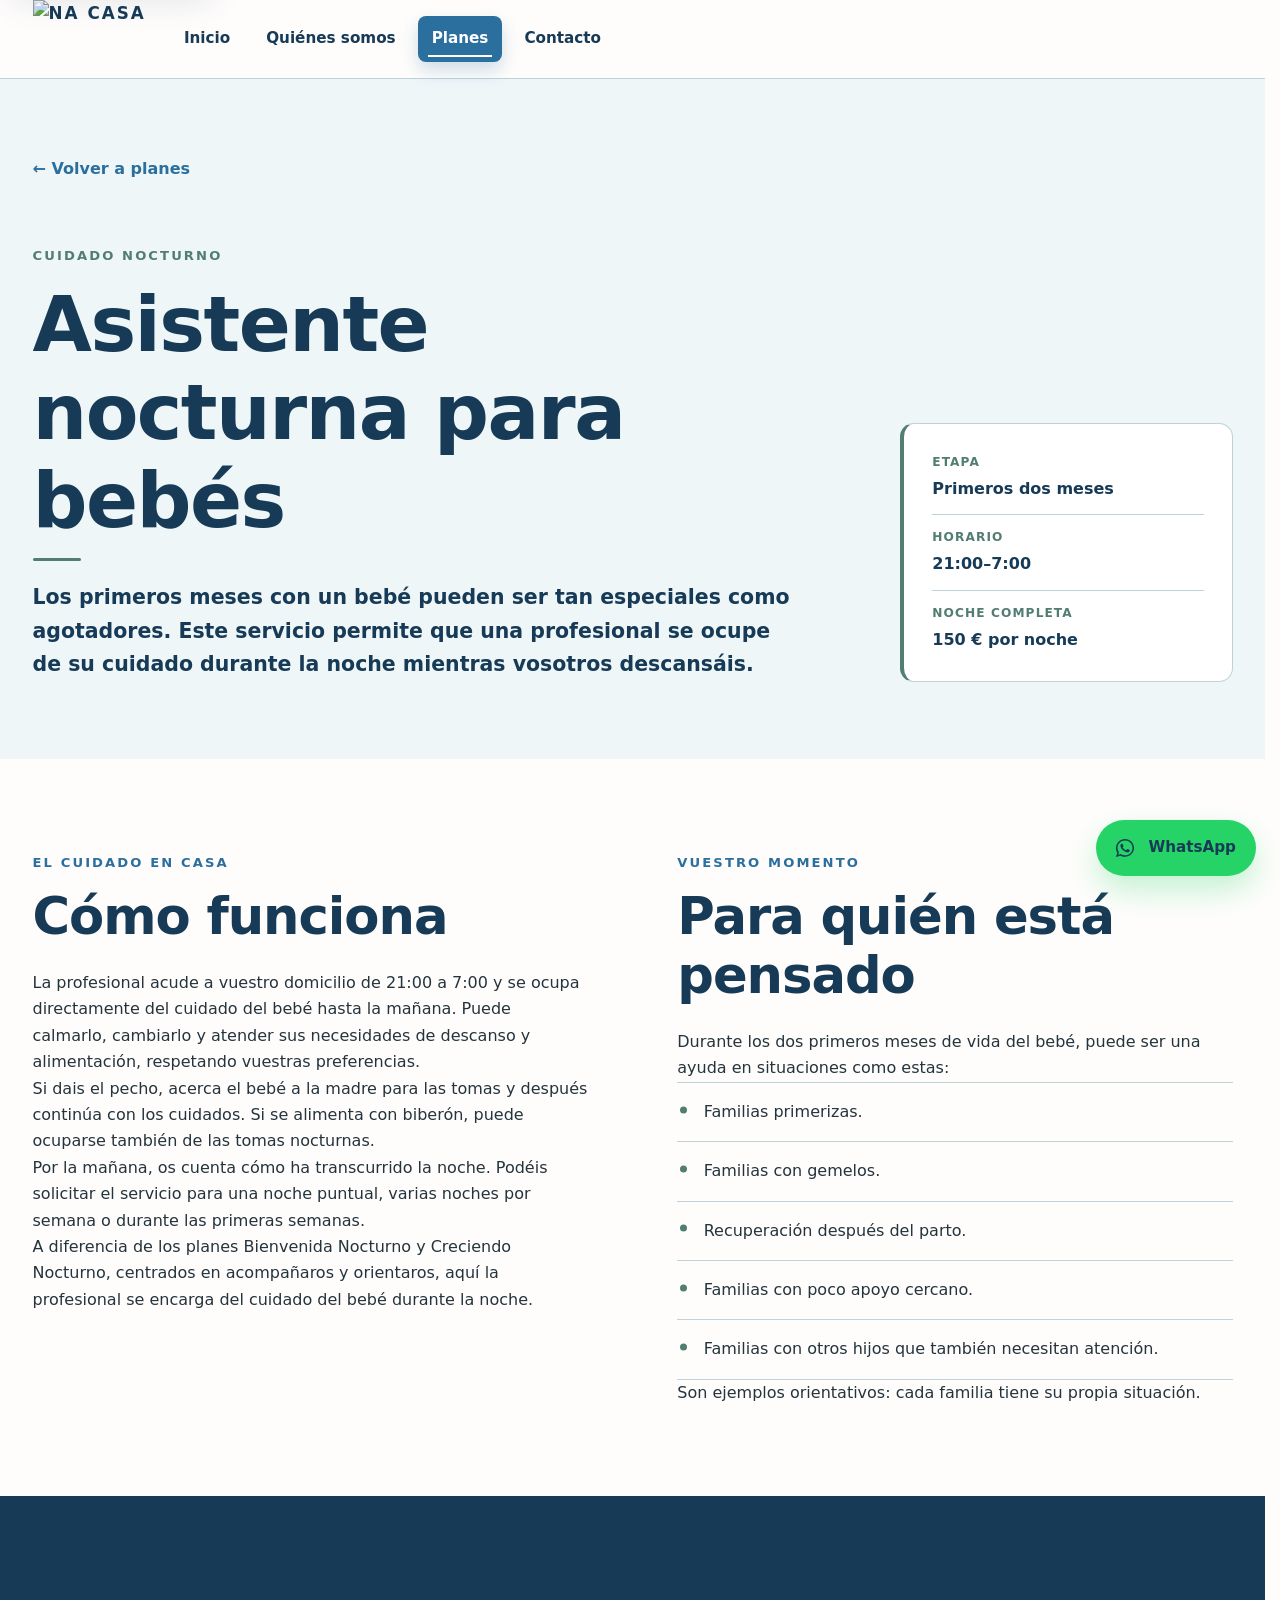
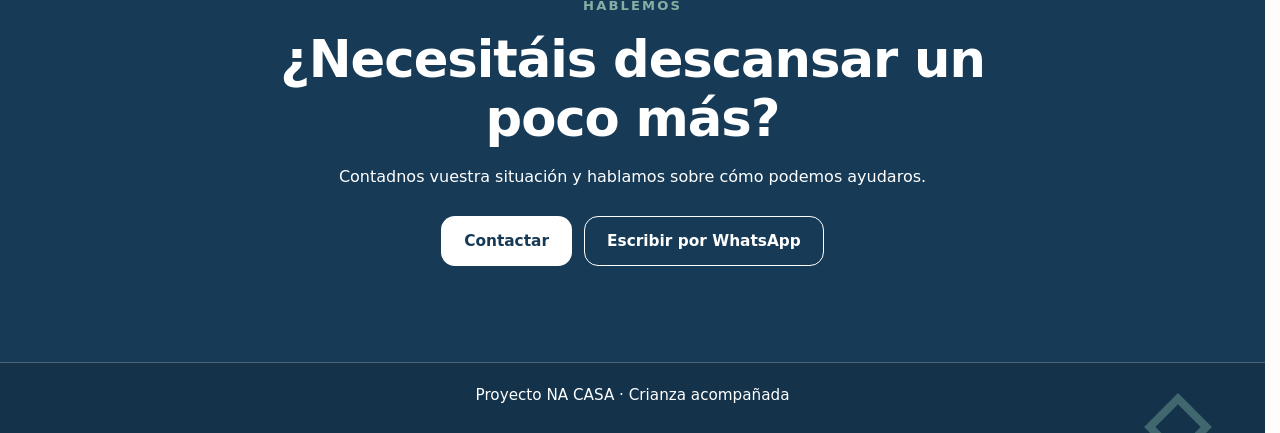
==== asistente-nocturna.html @ c01cc519 "Add nighttime baby care service" ====
<!DOCTYPE html>
<html lang="es">
<head>
  <meta charset="UTF-8" />
  <meta name="viewport" content="width=device-width, initial-scale=1.0" />
  <title>Asistente nocturna para bebés | NA CASA</title>
  <meta name="description" content="Cuidado nocturno de bebés de 0 a 2 meses en vuestro hogar, de 21:00 a 7:00. Una profesional cuida del bebé por 150 € por noche completa." />
  <link rel="canonical" href="https://www.somosnacasa.es/asistente-nocturna.html" />
  <meta property="og:type" content="website" />
  <meta property="og:site_name" content="NA CASA" />
  <meta property="og:title" content="Asistente nocturna para bebés | NA CASA" />
  <meta property="og:description" content="Cuidado nocturno de bebés de 0 a 2 meses en vuestro hogar, de 21:00 a 7:00. Una profesional cuida del bebé por 150 € por noche completa." />
  <meta property="og:url" content="https://www.somosnacasa.es/asistente-nocturna.html" />
  <meta property="og:image" content="https://www.somosnacasa.es/img/hero.jpg" />
  <meta property="og:image:alt" content="Bebé tumbado en el suelo de su hogar" />
  <link rel="stylesheet" href="css/styles.css" />
  <link rel="icon" type="image/png" href="img/NA CASA LOGO_LOGO POSITIVO.png" />
</head>
<body class="plan-detail-page plan-detail-page--night">
  <a class="skip-link" href="#contenido-principal">Saltar al contenido</a>

  <header class="site-header">
    <div class="container header-content">
      <a href="index.html" class="logo"><img src="img/NA CASA LOGO_LOGO POSITIVO.png" alt="NA CASA" class="logo-img"></a>
      <nav class="main-nav" aria-label="Navegación principal">
        <a href="index.html">Inicio</a>
        <a href="quienes-somos.html">Quiénes somos</a>
        <a href="planes.html" class="active" aria-current="location">Planes</a>
        <a href="contacto.html">Contacto</a>
      </nav>
    </div>
  </header>

  <main id="contenido-principal">
    <section class="plan-detail-hero" aria-labelledby="titulo-plan">
      <div class="container">
        <a href="planes.html#titulo-cuidado-nocturno" class="plan-detail-back">← Volver a planes</a>
        <div class="plan-detail-hero__layout">
          <div>
            <p class="section-label">CUIDADO NOCTURNO</p>
            <h1 id="titulo-plan">Asistente nocturna para bebés</h1>
            <p class="plan-detail-hero__lead">Los primeros meses con un bebé pueden ser tan especiales como agotadores. Este servicio permite que una profesional se ocupe de su cuidado durante la noche mientras vosotros descansáis.</p>
          </div>
          <dl class="plan-detail-summary plan-detail-summary--care">
            <div><dt>Etapa</dt><dd>Primeros dos meses</dd></div>
            <div><dt>Horario</dt><dd>21:00–7:00</dd></div>
            <div><dt>Noche completa</dt><dd>150 € por noche</dd></div>
          </dl>
        </div>
      </div>
    </section>

    <section class="section plan-detail-content-section" aria-label="Sobre el servicio de cuidado nocturno">
      <div class="container plan-detail-content">
        <div class="plan-detail-block">
          <p class="section-label">EL CUIDADO EN CASA</p>
          <h2>Cómo funciona</h2>
          <p>La profesional acude a vuestro domicilio de 21:00 a 7:00 y se ocupa directamente del cuidado del bebé hasta la mañana. Puede calmarlo, cambiarlo y atender sus necesidades de descanso y alimentación, respetando vuestras preferencias.</p>
          <p>Si dais el pecho, acerca el bebé a la madre para las tomas y después continúa con los cuidados. Si se alimenta con biberón, puede ocuparse también de las tomas nocturnas.</p>
          <p>Por la mañana, os cuenta cómo ha transcurrido la noche. Podéis solicitar el servicio para una noche puntual, varias noches por semana o durante las primeras semanas.</p>
          <p>A diferencia de los planes Bienvenida Nocturno y Creciendo Nocturno, centrados en acompañaros y orientaros, aquí la profesional se encarga del cuidado del bebé durante la noche.</p>
        </div>
        <div class="plan-detail-block">
          <p class="section-label">VUESTRO MOMENTO</p>
          <h2>Para quién está pensado</h2>
          <p>Durante los dos primeros meses de vida del bebé, puede ser una ayuda en situaciones como estas:</p>
          <ul class="plan-detail-list plan-detail-list--objectives">
            <li>Familias primerizas.</li>
            <li>Familias con gemelos.</li>
            <li>Recuperación después del parto.</li>
            <li>Familias con poco apoyo cercano.</li>
            <li>Familias con otros hijos que también necesitan atención.</li>
          </ul>
          <p>Son ejemplos orientativos: cada familia tiene su propia situación.</p>
        </div>
      </div>
    </section>

    <section class="section section--deep plans-final-cta" aria-labelledby="titulo-contactar-plan">
      <div class="container plans-final-cta__content">
        <p class="section-label">HABLEMOS</p>
        <h2 id="titulo-contactar-plan">¿Necesitáis descansar un poco más?</h2>
        <p>Contadnos vuestra situación y hablamos sobre cómo podemos ayudaros.</p>
        <div class="home-actions">
          <a href="contacto.html" class="button button--light">Contactar</a>
          <a href="https://wa.me/34686826958?text=Hola%2C%20he%20visto%20la%20web%20de%20NA%20CASA%20y%20me%20gustar%C3%ADa%20recibir%20m%C3%A1s%20informaci%C3%B3n." class="button button--outline-light" target="_blank" rel="noopener noreferrer">Escribir por WhatsApp</a>
        </div>
      </div>
    </section>
  </main>

  <footer class="site-footer"><div class="container"><p>Proyecto NA CASA · Crianza acompañada</p></div></footer>

  <a class="whatsapp-float" href="https://wa.me/34686826958?text=Hola%2C%20he%20visto%20la%20web%20de%20NA%20CASA%20y%20me%20gustar%C3%ADa%20recibir%20m%C3%A1s%20informaci%C3%B3n." target="_blank" rel="noopener noreferrer" aria-label="Contactar por WhatsApp">
    <svg class="whatsapp-icon" viewBox="0 0 32 32" aria-hidden="true" focusable="false"><path d="M16.02 4.8c-6.15 0-11.15 4.97-11.15 11.08 0 2.1.6 4.15 1.73 5.92l-1.84 5.43 5.67-1.79a11.23 11.23 0 0 0 5.59 1.48c6.15 0 11.15-4.97 11.15-11.08S22.17 4.8 16.02 4.8Zm0 20.22c-1.73 0-3.42-.49-4.88-1.42l-.35-.22-3.27 1.03 1.06-3.13-.24-.38a9.02 9.02 0 0 1-1.56-5.02c0-5.06 4.14-9.18 9.24-9.18s9.24 4.12 9.24 9.18-4.14 9.14-9.24 9.14Zm5.14-6.86c-.28-.14-1.66-.81-1.92-.9-.26-.1-.45-.14-.64.14-.19.28-.74.9-.9 1.08-.17.19-.33.21-.61.07-.28-.14-1.18-.43-2.25-1.38-.83-.74-1.39-1.65-1.55-1.93-.16-.28-.02-.43.12-.57.13-.12.28-.33.42-.49.14-.16.19-.28.28-.47.09-.19.05-.35-.02-.49-.07-.14-.64-1.54-.88-2.1-.23-.56-.47-.48-.64-.49h-.55c-.19 0-.49.07-.75.35-.26.28-.99.96-.99 2.34s1.02 2.72 1.16 2.91c.14.19 2.01 3.05 4.87 4.27.68.29 1.21.47 1.63.6.68.22 1.3.19 1.79.12.55-.08 1.66-.67 1.89-1.31.23-.65.23-1.2.16-1.31-.07-.12-.26-.19-.54-.33Z" /></svg>
    <span class="whatsapp-text">WhatsApp</span>
  </a>
  <script src="js/main.js"></script>
</body>
</html>
---- css/styles.css ----
:root {
  --color-background: #fffdfc;
  --color-surface: #ffffff;
  --color-surface-alt: #eef6f8;
  --color-card-blue: #d7eaf4;
  --color-card-wellbeing: #e7f0ec;
  --color-primary: #2b6f9f;
  --color-primary-hover: #245d86;
  --color-primary-deep: #173b57;
  --color-sage: #527d72;
  --color-sage-soft: #79a79a;
  --color-human: #c98267;
  --color-text: #24343d;
  --color-text-heading: #173b57;
  --color-text-inverse: #ffffff;
  --color-border: #bfd2da;
  --color-focus: #2b6f9f;
  --color-focus-ring: rgba(43, 111, 159, 0.2);
  --color-header: rgba(255, 253, 252, 0.94);
  --color-primary-shadow: rgba(43, 111, 159, 0.24);
  --font-body: system-ui, -apple-system, BlinkMacSystemFont, "Segoe UI", sans-serif;
  --font-heading: system-ui, -apple-system, BlinkMacSystemFont, "Segoe UI", sans-serif;
  --container-max: 1200px;
  --space-section: clamp(4rem, 8vw, 6rem);
  --space-section-compact: clamp(2.5rem, 5vw, 4rem);
  --space-card: clamp(1.25rem, 3vw, 1.75rem);
  --gap-layout: clamp(1.25rem, 3vw, 2.625rem);
  --radius-small: 8px;
  --radius-medium: 14px;
  --radius-large: 20px;
  --radius-pill: 999px;
  --shadow-small: 0 8px 22px rgba(23, 59, 87, 0.07);
  --shadow-medium: 0 14px 34px rgba(23, 59, 87, 0.12);
  --transition-fast: 180ms ease;
  --control-height: 50px;
  --header-height: 76px;
  --z-header: 1000;
  --z-floating: 900;
  --z-skip-link: 2000;
}

/* Planes */
.plans-hero { padding: clamp(3.5rem, 6.5vw, 5.75rem) 0; background: linear-gradient(132deg, var(--color-background) 0 66%, var(--color-card-blue) 66% 100%); }
.plans-hero__layout { display: grid; grid-template-columns: minmax(0, 1.06fr) minmax(320px, 0.94fr); gap: clamp(2.5rem, 5vw, 4.25rem); align-items: center; }
.plans-hero__content h1 { max-width: 12ch; margin-bottom: 24px; font-size: clamp(2.8rem, 6vw, 5rem); }
.plans-hero__lead { max-width: 64ch; font-size: clamp(1.05rem, 1.5vw, 1.2rem); }
.plans-hero__note { position: relative; width: min(100%, 480px); justify-self: end; padding: 0.75rem 0 0.75rem clamp(1.25rem, 3vw, 2rem); background: transparent; }
.plans-hero__note::before { content: ""; position: absolute; top: 50%; left: 0; width: 5px; height: clamp(54px, 6vw, 68px); background: var(--color-human); transform: translateY(-50%); }
.plans-hero__note-label { margin-bottom: 12px; color: var(--color-primary); font-size: 0.78rem; font-weight: 800; letter-spacing: 0.14em; }
.plans-choice-section { padding-block: clamp(3rem, 5vw, 4.5rem); }
.plans-choice { display: grid; grid-template-columns: minmax(0, 0.88fr) minmax(0, 1.12fr); grid-template-areas: "label ." "title content"; column-gap: clamp(2rem, 6vw, 5rem); align-items: start; }
.plans-choice > div:first-child { display: contents; }
.plans-choice .section-label { grid-area: label; }
.plans-choice h2 { grid-area: title; }
.plans-choice__content { grid-area: content; max-width: 650px; }
.plans-common, .plans-related { display: grid; grid-template-columns: minmax(0, 0.88fr) minmax(0, 1.12fr); gap: clamp(2rem, 6vw, 5rem); align-items: start; }
.plans-choice__content p + p { margin-top: 14px; }
.plans-process-section { padding-block: clamp(3.25rem, 5vw, 4.5rem); background: var(--color-background); }
.plans-heading { max-width: 760px; margin-bottom: clamp(1.5rem, 3vw, 2rem); }
.plans-process-section .process-list { position: relative; margin: 0; padding: 0; border-bottom: 1px solid var(--color-border); list-style: none; }
.plans-process-section .process-list::before { content: ""; position: absolute; top: 30px; bottom: 30px; left: 25px; width: 2px; background: var(--color-border); }
.plans-process-section .process-step { position: relative; display: grid; grid-template-columns: 52px minmax(0, 1fr) minmax(72px, auto); gap: clamp(1rem, 2.5vw, 1.75rem); align-items: center; padding: clamp(1rem, 2vw, 1.35rem) 0; border-top: 1px solid var(--color-border); }
.plans-process-section .process-step:not(:last-child)::after { display: none; }
.plans-process-section .process-step__number { position: relative; z-index: 1; display: grid; width: 42px; height: 42px; place-items: center; justify-self: center; border: 4px solid var(--color-background); border-radius: var(--radius-pill); background: var(--color-primary); color: var(--color-text-inverse); font-size: 0.76rem; font-weight: 800; letter-spacing: 0.06em; }
.plans-process-section .process-step__content h3 { margin-bottom: 6px; font-size: clamp(1.25rem, 2vw, 1.55rem); }
.plans-process-section .process-step__content > p:not(.process-step__meta) { max-width: 62ch; color: var(--color-text); }
.plans-process-section .process-step__meta { margin-top: 8px; color: var(--color-primary-deep); font-size: 0.91rem; font-weight: 700; }
.plans-process-section .process-step__price, .service-card__price { justify-self: end; color: var(--color-text-heading); font-size: clamp(1.15rem, 2vw, 1.4rem); font-weight: 800; white-space: nowrap; }
.plans-process__cta { margin-top: clamp(1.5rem, 3vw, 2rem); }
.plans-services-section { padding-block: clamp(3.5rem, 6vw, 5rem); }
.service-grid { display: grid; grid-template-columns: repeat(3, minmax(0, 1fr)); gap: 20px; }
.service-card { position: relative; display: flex; min-width: 0; height: 100%; flex-direction: column; overflow: hidden; padding: clamp(1.4rem, 2.25vw, 1.75rem); border: 1px solid var(--color-border); border-radius: var(--radius-medium); background: var(--color-surface); }
.service-card:nth-child(1) { background: var(--color-card-blue); }
.service-card:nth-child(2) { background: var(--color-card-wellbeing); }
.service-card:nth-child(3) { border-color: var(--color-primary); background: var(--color-background); }
.service-card::before { content: ""; display: block; width: 52px; height: 4px; flex: 0 0 auto; margin-bottom: 20px; border-radius: var(--radius-pill); background: var(--color-primary); }
.service-card:nth-child(2)::before { background: var(--color-sage); }
.service-card:nth-child(3)::before { background: var(--color-human); }
.service-card h3 { min-height: 2.3em; font-size: clamp(1.4rem, 2vw, 1.7rem); }
.service-card__intro p { max-width: 34ch; margin-top: 10px; }
.service-card__commercial { margin-top: auto; padding-top: 20px; }
.service-card__facts { display: grid; grid-template-columns: repeat(2, minmax(0, 1fr)); gap: 12px; margin: 0; padding: 14px 15px; border: 1px solid var(--color-border); border-radius: var(--radius-small); background: var(--color-surface); }
.service-card__facts div { min-width: 0; }
.service-card__facts dt { margin-bottom: 5px; color: var(--color-primary); font-size: 0.72rem; font-weight: 800; letter-spacing: 0.12em; }
.service-card__facts dd { margin: 0; color: var(--color-text-heading); font-weight: 700; }
.service-card__price { margin-top: 16px; }
.service-card .text-link { align-self: flex-start; margin-top: 10px; padding-block: 10px 6px; }
.plans-common-section { padding-block: clamp(2.75rem, 4vw, 3.75rem); }
.plans-common { grid-template-columns: minmax(0, 0.82fr) minmax(0, 1.18fr); align-items: center; }
.plans-common__list { margin: 0; padding: 0; list-style: none; }
.plans-common__list li { display: grid; grid-template-columns: minmax(150px, 0.7fr) minmax(0, 1.3fr); gap: 20px; padding: 13px 0; border-top: 1px solid var(--color-border); }
.plans-common__list li:last-child { border-bottom: 1px solid var(--color-border); }
.plans-common__list strong { color: var(--color-text-heading); }
.plans-related-section { padding-block: clamp(1.5rem, 2.25vw, 2rem); }
.plans-related { grid-template-columns: minmax(0, 1fr) auto; grid-template-areas: "label link" "title link" "copy link"; column-gap: clamp(2rem, 5vw, 4rem); row-gap: 0; padding: clamp(1.25rem, 2vw, 1.6rem); border: 1px solid var(--color-border); border-radius: var(--radius-large); background: var(--color-card-blue); align-items: center; }
.plans-related > div { display: contents; }
.plans-related .section-label { grid-area: label; }
.plans-related h2 { grid-area: title; margin-bottom: 8px; }
.plans-related > div > p:last-of-type { grid-area: copy; }
.plans-related .text-link { grid-area: link; justify-self: end; margin-right: clamp(0.25rem, 1vw, 0.75rem); white-space: nowrap; }
.plans-related > div > p:last-of-type { max-width: 68ch; margin-bottom: 0; }
.plans-guidance-section { padding-block: clamp(2rem, 3vw, 2.8rem); }
.plans-guidance { display: grid; grid-template-columns: minmax(0, 0.82fr) minmax(0, 1.18fr); column-gap: clamp(2rem, 5vw, 4rem); row-gap: clamp(1rem, 2vw, 1.5rem); align-items: start; }
.plans-guidance__items { align-self: end; }
.plans-guidance__items article { padding-block: 10px; border-top: 1px solid var(--color-border); }
.plans-guidance__items article:last-child { border-bottom: 1px solid var(--color-border); }
.plans-guidance > .review-note { grid-column: 1 / -1; padding: clamp(1rem, 1.75vw, 1.35rem); background: var(--color-background); }
.plans-guidance > .review-note p:last-child { font-size: 0.93rem; }
.plans-final-cta { padding-block: clamp(3.25rem, 6vw, 4.75rem); }
.plans-final-cta__content { max-width: 820px; text-align: center; }
.plans-final-cta .section-label { color: #86afa4; }
.plans-final-cta .home-actions { justify-content: center; margin-top: 26px; }

@media (max-width: 1024px) {
  .service-grid { grid-template-columns: repeat(2, minmax(0, 1fr)); }
  .service-card:last-child { grid-column: 1 / -1; }
  .service-card h3 { min-height: 0; }
}

@media (max-width: 820px) {
  .plans-hero { padding-block: clamp(3rem, 7vw, 4.1rem); background: linear-gradient(160deg, var(--color-background) 0 74%, var(--color-card-blue) 74% 100%); }
  .plans-hero__layout, .plans-choice, .plans-common, .plans-related, .plans-guidance { grid-template-columns: 1fr; }
  .plans-choice { grid-template-areas: "label" "title" "content"; }
  .plans-related { grid-template-areas: "label" "title" "copy" "link"; }
  .plans-related .text-link { justify-self: start; margin-top: 16px; margin-right: 0; white-space: normal; }
  .plans-guidance__items { align-self: auto; }
  .plans-hero__note { width: min(100%, 620px); max-width: none; justify-self: start; margin-top: 2px; padding-left: 1.25rem; }
  .plans-hero__note::before { height: 52px; }
  .plans-guidance > .review-note { grid-column: auto; }
}

@media (max-width: 640px) {
  .plans-process-section .process-list::before { display: none; }
  .plans-process-section .process-step { grid-template-columns: 1fr; gap: 7px; padding-block: 1rem; }
  .plans-process-section .process-step__number { justify-self: start; }
  .plans-process-section .process-step__price { justify-self: start; margin-top: 4px; }
  .service-grid { grid-template-columns: 1fr; }
  .service-card, .service-card:last-child { height: auto; grid-column: auto; }
  .service-card h3 { min-height: 0; }
  .service-card__intro { display: block; }
  .plans-common__list li { grid-template-columns: 1fr; gap: 4px; }
}

@media (max-width: 420px) {
  .service-card__facts { grid-template-columns: 1fr; gap: 10px; }
}
*,
*::before,
*::after {
  box-sizing: border-box;
}

[hidden] {
  display: none !important;
}

html {
  scroll-behavior: smooth;
  scroll-padding-top: 100px;
  scrollbar-gutter: stable;
}

#por-que-nace,
#diferencia-na-casa,
#por-que-en-casa,
#accesos-principales,
#como-trabajamos,
#experiencias {
  scroll-margin-top: 20px;
}

body {
  margin: 0;
  font-family: var(--font-body);
  background: var(--color-background);
  color: var(--color-text);
  line-height: 1.65;
  -webkit-font-smoothing: antialiased;
  text-rendering: optimizeLegibility;
}

img {
  max-width: 100%;
  display: block;
}

a {
  color: inherit;
  text-decoration: none;
}

a:focus-visible,
button:focus-visible,
input:focus-visible,
textarea:focus-visible {
  outline: 3px solid var(--color-focus);
  outline-offset: 3px;
}

button,
a {
  -webkit-tap-highlight-color: transparent;
}

.skip-link {
  position: fixed;
  top: 12px;
  left: 12px;
  z-index: var(--z-skip-link);
  padding: 10px 14px;
  border-radius: var(--radius-small);
  background: var(--color-surface);
  color: var(--color-text-heading);
  font-weight: 700;
  box-shadow: var(--shadow-medium);
  transform: translateY(calc(-100% - 24px));
  transition: transform var(--transition-fast);
}

.skip-link:focus-visible {
  transform: translateY(0);
}

.container {
  width: min(var(--container-max), calc(100% - 2rem));
  margin: 0 auto;
}

.section {
  padding: var(--space-section) 0;
  position: relative;
  background: transparent;
}

#cierre .section {
  padding-bottom: 0px !important;
}

.section-alt,
.section--alternate {
  background: var(--color-surface-alt);
}

.section--blue-soft {
  background: var(--color-card-blue);
}

.section--wellbeing {
  background: var(--color-card-wellbeing);
}

.section--deep {
  background: var(--color-primary-deep);
}

.section--deep h1,
.section--deep h2,
.section--deep h3,
.section--deep p {
  color: var(--color-text-inverse);
}

.section--compact {
  padding: var(--space-section-compact) 0;
}

.section-heading {
  position: relative;
  z-index: 1;
  max-width: 760px;
  margin-bottom: 42px;
}

.section-heading.center {
  margin-left: auto;
  margin-right: auto;
  text-align: center;
}

.section-label {
  display: inline-block;
  margin: 0 0 14px;
  font-size: 0.82rem;
  font-weight: 700;
  letter-spacing: 0.16em;
  text-transform: uppercase;
  color: var(--color-primary);
}

h1,
h2,
h3 {
  margin: 0;
  color: var(--color-text-heading);
  font-family: var(--font-heading);
  line-height: 1.15;
  letter-spacing: -0.02em;
}

h1 {
  font-size: clamp(2.6rem, 6vw, 5rem);
}

h2 {
  font-size: clamp(2rem, 4vw, 3.2rem);
  margin-bottom: 16px;
}

.page-title {
  font-size: clamp(2rem, 4vw, 3.2rem);
  margin-bottom: 16px;
}

.section-heading h1::after,
.section-heading h2::after {
  content: "";
  display: block;
  width: min(180px, 42vw);
  height: 4px;
  margin-top: 16px;
  background: linear-gradient(90deg, var(--color-primary) 0 88%, var(--color-human) 88% 100%);
}

.section-heading.center h1::after,
.section-heading.center h2::after {
  margin-right: auto;
  margin-left: auto;
}

.tangram-decoration {
  position: absolute;
  top: 32px;
  right: max(24px, calc((100vw - var(--container-max)) / 2));
  width: 112px;
  height: 96px;
  opacity: 0.42;
  pointer-events: none;
}

.tangram-shape {
  position: absolute;
  display: block;
}

.tangram-shape--primary {
  top: 0;
  right: 0;
  width: 64px;
  height: 64px;
  background: var(--color-primary);
  clip-path: polygon(100% 0, 100% 100%, 0 100%);
}

.tangram-shape--sage {
  right: 56px;
  bottom: 4px;
  width: 38px;
  height: 38px;
  background: var(--color-sage-soft);
  transform: rotate(45deg);
}

.tangram-shape--human {
  right: 22px;
  bottom: 2px;
  width: 12px;
  height: 12px;
  border-radius: 50%;
  background: var(--color-human);
}

h3 {
  font-size: 1.2rem;
  margin-bottom: 10px;
}

p {
  margin: 0;
  color: var(--color-text);
}

.section-heading p+p {
  margin-top: 14px;
}

.highlight-text {
  font-size: 1.08rem;
  color: var(--color-text);
  font-weight: 500;
}

.support-text {
  max-width: 760px;
  margin-top: 24px;
  font-size: 0.95rem;
  color: var(--color-text);
}

.site-header {
  position: sticky;
  top: 0;
  z-index: var(--z-header);
  min-height: var(--header-height);
  display: flex;
  align-items: center;
  background: var(--color-header);
  backdrop-filter: blur(16px);
  -webkit-backdrop-filter: blur(16px);
  border-bottom: 1px solid var(--color-border);
  transition: box-shadow var(--transition-fast);
}

.site-header.is-scrolled {
  box-shadow: var(--shadow-small);
}

.header-content {
  min-height: var(--header-height);
  display: flex;
  align-items: center;
  /* justify-content: space-between; */
  gap: 24px;
}

.logo {
  flex-shrink: 0;
  font-size: 1.05rem;
  font-weight: 800;
  letter-spacing: 0.12em;
  text-transform: uppercase;
  color: var(--color-text-heading);
  display: inline-flex;
  align-items: center;
}

.logo-img {
  height: 78px;
  width: auto;
  display: block;
}

.main-nav {
  display: flex;
  align-items: center;
  justify-content: flex-start;
  gap: 8px;
  flex-wrap: wrap;
}

.main-nav a {
  padding: 10px 14px;
  font-size: 0.95rem;
  font-weight: 600;
  color: var(--color-text-heading);
  border-radius: var(--radius-small);
  transition: background-color var(--transition-fast), color var(--transition-fast),
    transform var(--transition-fast);
}

.main-nav a:hover {
  background: var(--color-surface-alt);
  color: var(--color-text-heading);
  font-family: var(--font-heading);
  transform: translateY(-1px);
}

.main-nav a.active {
  position: relative;
  background: var(--color-primary);
  color: var(--color-text-inverse);
  box-shadow: 0 8px 18px var(--color-primary-shadow);
}

.main-nav a.active::after {
  content: "";
  position: absolute;
  right: 10px;
  bottom: 5px;
  left: 10px;
  height: 2px;
  background: var(--color-text-inverse);
}

.hero {
  position: relative;
  min-height: calc(100vh - var(--header-height));
  display: flex;
  align-items: center;
  overflow: hidden;
  background-color: var(--color-primary-deep);
  background-image:
    linear-gradient(90deg, rgba(18, 48, 71, 0.88) 0%, rgba(23, 59, 87, 0.64) 48%, rgba(23, 59, 87, 0.28) 100%),
    url("../img/hero.jpg");
  background-size: cover;
  background-position: center;
  background-repeat: no-repeat;
}

.hero-overlay {
  position: absolute;
  inset: 0;
  background:
    radial-gradient(circle at top right, rgba(255, 255, 255, 0.12), transparent 30%),
    linear-gradient(180deg, rgba(0, 0, 0, 0.06), rgba(0, 0, 0, 0.16));
  pointer-events: none;
}

.hero-content {
  position: relative;
  z-index: 1;
  max-width: 720px;
  padding: 72px 0;
}

.hero .section-label,
.hero h1,
.hero .hero-subtitle,
.hero .hero-text {
  color: var(--color-text-inverse);
}

.hero .section-label {
  color: var(--color-card-blue);
}

.hero-subtitle {
  margin-top: 18px;
  font-size: clamp(1.1rem, 2.5vw, 1.5rem);
  line-height: 1.45;
  font-weight: 500;
  max-width: 650px;
}

.hero-text {
  margin-top: 18px;
  max-width: 620px;
  color: rgba(255, 255, 255, 0.86);
  font-size: 1.02rem;
}

.hero-buttons {
  margin-top: 32px;
  display: flex;
  flex-wrap: wrap;
  gap: 14px;
}

.btn,
.button {
  display: inline-flex;
  align-items: center;
  justify-content: center;
  min-height: var(--control-height);
  padding: 0 22px;
  border: 1px solid transparent;
  border-radius: var(--radius-medium);
  font-size: 0.96rem;
  font-weight: 700;
  cursor: pointer;
  transition: transform var(--transition-fast), box-shadow var(--transition-fast),
    background-color var(--transition-fast), border-color var(--transition-fast), color var(--transition-fast);
}

.btn:hover,
.button:hover {
  transform: translateY(-2px);
}

.btn-primary,
.button--primary {
  background: var(--color-primary);
  color: var(--color-text-inverse);
  box-shadow: var(--shadow-small);
}

.btn-primary:hover,
.button--primary:hover {
  background: var(--color-primary-hover);
  box-shadow: var(--shadow-medium);
}

.btn-secondary,
.button--secondary {
  background: var(--color-surface);
  border-color: var(--color-primary-deep);
  color: var(--color-text-heading);
}

.btn-secondary:hover,
.button--secondary:hover {
  background: var(--color-surface-alt);
}

.button--sage {
  background: var(--color-sage);
  color: var(--color-text-inverse);
}

.button--sage:hover {
  background: var(--color-primary-deep);
}

.button--light {
  background: var(--color-surface);
  color: var(--color-text-heading);
}

.btn:active,
.button:active {
  transform: translateY(0);
}

.btn:disabled,
.button:disabled {
  cursor: not-allowed;
  opacity: 0.55;
  transform: none;
}

.cards-grid {
  display: grid;
  gap: 24px;
}

.three-cols {
  grid-template-columns: repeat(3, minmax(0, 1fr));
}

.four-cols {
  grid-template-columns: repeat(4, minmax(0, 1fr));
}

.card,
.step-card {
  position: relative;
  background: var(--color-surface);
  border: 1px solid var(--color-border);
  border-radius: var(--radius-medium);
  padding: var(--space-card);
  box-shadow: var(--shadow-small);
  transition: transform var(--transition-fast), box-shadow var(--transition-fast),
    border-color var(--transition-fast), background-color var(--transition-fast);
}

.card:hover,
.step-card:hover {
  transform: translateY(-4px);
  box-shadow: var(--shadow-medium);
  border-color: var(--color-primary);
  background: var(--color-surface-alt);
}

.card--blue {
  background: var(--color-card-blue);
}

.card--wellbeing {
  background: var(--color-card-wellbeing);
}

.card--featured {
  border-color: var(--color-primary);
  box-shadow: var(--shadow-medium);
}

.card p,
.step-card p {
  font-size: 0.98rem;
}

.quote-box {
  margin-top: 34px;
  background: var(--color-card-wellbeing);
  border: 1px solid var(--color-border);
  border-radius: var(--radius-large);
  padding: 28px 30px;
  box-shadow: var(--shadow-small);
}

.quote-box p {
  color: var(--color-text-heading);
  font-size: clamp(1.05rem, 2vw, 1.35rem);
  font-weight: 700;
  line-height: 1.4;
  text-align: center;
}

.contact-layout {
  display: grid;
  grid-template-columns: minmax(0, 0.9fr) minmax(320px, 0.7fr);
  grid-template-areas: "label ." "title form" "copy form";
  column-gap: var(--gap-layout);
  row-gap: 0;
  align-items: start;
}

.contact-layout > .section-heading {
  display: contents;
}

.contact-layout .section-label { grid-area: label; }
.contact-layout h1 { grid-area: title; }
.contact-copy { grid-area: copy; max-width: 620px; }

.contact-form {
  grid-area: form;
  display: grid;
  gap: 16px;
  padding: clamp(1.35rem, 2.5vw, 1.75rem);
  border-color: rgba(191, 210, 218, 0.78);
  border-radius: var(--radius-small);
  background: var(--color-background);
  box-shadow: 0 8px 24px rgba(23, 59, 87, 0.07);
}

.contact-form.card:hover {
  border-color: rgba(191, 210, 218, 0.78);
  background: var(--color-background);
  box-shadow: 0 8px 24px rgba(23, 59, 87, 0.07);
  transform: none;
}

.contact-form label {
  display: grid;
  gap: 8px;
  color: var(--color-text-heading);
  font-size: 0.95rem;
  font-weight: 700;
}

.contact-form input,
.contact-form textarea {
  width: 100%;
  border: 1px solid #7896a2;
  border-radius: var(--radius-small);
  padding: 14px 16px;
  font: inherit;
  color: var(--color-text);
  background: var(--color-surface);
  outline: none;
  transition: border-color var(--transition-fast), box-shadow var(--transition-fast);
}

.contact-form textarea {
  min-height: 150px;
  resize: vertical;
}

.contact-form input:focus-visible,
.contact-form textarea:focus-visible {
  border-color: var(--color-focus);
  box-shadow: 0 0 0 4px var(--color-focus-ring);
  outline: none;
}

.contact-form .btn {
  justify-self: start;
}

.contact-form__honeypot {
  position: absolute;
  width: 1px;
  height: 1px;
  overflow: hidden;
  clip-path: inset(50%);
  white-space: nowrap;
}

.contact-form__status {
  margin: 0;
  color: var(--color-text-heading);
  font-size: 0.95rem;
  font-weight: 700;
}

.contact-form__status:empty {
  position: absolute;
  width: 1px;
  height: 1px;
  overflow: hidden;
  clip-path: inset(50%);
}

.contact-form__status[data-state="success"] {
  color: var(--color-sage);
}

.contact-form__status[data-state="error"] {
  color: var(--color-primary-deep);
}

.form-error {
  color: var(--color-primary-deep);
  font-size: 0.9rem;
  font-weight: 700;
}

.steps-grid {
  display: grid;
  grid-template-columns: repeat(4, minmax(0, 1fr));
  gap: 24px;
}

.step-card {
  padding-top: 34px;
}

.step-number {
  display: inline-flex;
  width: 48px;
  height: 48px;
  align-items: center;
  justify-content: center;
  margin-bottom: 18px;
  border-radius: 50%;
  background: var(--color-sage);
  color: var(--color-text-inverse);
  font-weight: 800;
  box-shadow: 0 12px 24px rgba(43, 111, 159, 0.25);
}

.final-cta {
  background: var(--color-card-blue);
}

.site-footer {
  position: relative;
  overflow: hidden;
  padding: 20px 0 24px;
  border-top: 1px solid color-mix(in srgb, var(--color-text-inverse) 24%, transparent);
  background: var(--color-primary-deep);
  background: color-mix(in srgb, var(--color-primary-deep) 86%, #000000);
}

.site-footer p {
  text-align: center;
  font-size: 0.95rem;
  color: var(--color-text-inverse);
}

.site-footer::after {
  content: "";
  position: absolute;
  right: 5%;
  bottom: -18px;
  width: 48px;
  height: 48px;
  border: 8px solid var(--color-sage-soft);
  opacity: 0.45;
  transform: rotate(45deg);
  pointer-events: none;
}

/* Home */
.home-hero {
  position: relative;
  overflow: hidden;
  min-height: min(650px, calc(100vh - var(--header-height)));
  display: flex;
  align-items: center;
  padding: clamp(3rem, 6vw, 5.25rem) 0;
  background:
    linear-gradient(135deg, var(--color-background) 0 49%, var(--color-card-blue) 49% 100%);
}

.home-hero__layout {
  display: grid;
  grid-template-columns: minmax(0, 49fr) minmax(0, 51fr);
  gap: clamp(2rem, 4vw, 3.5rem);
  align-items: center;
}

.home-hero__content {
  position: relative;
  z-index: 1;
  min-width: 0;
  max-width: 760px;
  padding-inline-start: clamp(8px, 2vw, 24px);
}

@media (min-width: 821px) {
  .home-hero__content {
    padding-bottom: 18px;
    transform: translateY(-70px);
  }
}

.home-hero h1 {
  max-width: 100%;
  font-size: clamp(2.8rem, 4vw, 3.55rem);
  line-height: 1.08;
}

.home-hero__lead {
  max-width: 650px;
  margin-top: 24px;
  font-size: clamp(1.1rem, 2vw, 1.4rem);
  line-height: 1.55;
}

.home-actions {
  display: flex;
  flex-wrap: wrap;
  gap: 12px;
  margin-top: 32px;
}

.home-index-layout {
  display: grid;
  grid-template-columns: minmax(0, 1fr) auto;
  gap: clamp(1.5rem, 3vw, 2.5rem);
  align-items: start;
  max-width: 650px;
  margin-top: clamp(1.5rem, 2.5vw, 2rem);
}

.home-page-index {
  min-width: 0;
}

.home-page-index__label {
  margin-bottom: 7px;
  color: var(--color-primary);
  font-size: 0.72rem;
  font-weight: 800;
  letter-spacing: 0.14em;
}

.home-page-index__list {
  display: grid;
  grid-template-columns: minmax(0, 1fr);
  gap: 2px;
  margin: 0;
  padding: 0;
  list-style: none;
}

.home-page-index__list a {
  display: inline-flex;
  min-height: 32px;
  align-items: center;
  padding-block: 3px;
  border-bottom: 1px solid transparent;
  color: var(--color-primary-deep);
  font-size: 0.91rem;
  font-weight: 700;
  line-height: 1.3;
  text-decoration: none;
}

.home-page-index__list a:hover,
.home-page-index__list a:focus-visible {
  border-bottom-color: var(--color-primary);
  color: var(--color-primary);
}

.home-index-layout .home-actions {
  justify-self: end;
  margin-top: 0;
}

.home-hero__visual {
  position: relative;
  min-width: 0;
  width: 100%;
  aspect-ratio: 5 / 6;
  margin: 0;
  justify-self: end;
}

.home-hero__image {
  position: relative;
  z-index: 1;
  display: block;
  width: 100%;
  height: 100%;
  object-fit: cover;
  object-position: 54% center;
  border-radius: var(--radius-small);
  box-shadow: 0 8px 24px rgba(23, 59, 87, 0.08);
}

.home-shape {
  position: absolute;
  display: block;
  pointer-events: none;
}

.home-shape--primary {
  z-index: 0;
  top: 32px;
  right: -24px;
  width: 38px;
  height: 44px;
  background: var(--color-primary);
  opacity: 0.62;
  clip-path: polygon(50% 0, 100% 100%, 0 100%);
}

.home-shape--square {
  z-index: 0;
  right: -22px;
  bottom: 32px;
  width: 46px;
  height: 46px;
  background: var(--color-sage-soft);
  opacity: 0.82;
  transform: rotate(45deg);
}

.home-shape--circle {
  z-index: 0;
  bottom: -20px;
  left: 32px;
  width: 36px;
  height: 36px;
  border-radius: 50%;
  background: var(--color-human);
  opacity: 0.88;
}

.home-heading {
  max-width: 820px;
}

.home-intro {
  max-width: 760px;
  font-size: 1.05rem;
}

.insight-grid {
  display: grid;
  grid-template-columns: repeat(3, minmax(0, 1fr));
  gap: var(--gap-layout);
}

.insight-item {
  padding-top: 22px;
  border-top: 1px solid var(--color-border);
}

.insight-item__mark {
  display: block;
  width: 18px;
  height: 18px;
  margin-bottom: 18px;
  pointer-events: none;
}

.insight-item__mark--triangle {
  background: var(--color-primary);
  clip-path: polygon(50% 0, 100% 100%, 0 100%);
}

.insight-item__mark--diamond {
  background: var(--color-sage-soft);
  transform: rotate(45deg) scale(0.82);
}

.insight-item__mark--circle {
  border-radius: 50%;
  background: var(--color-human);
}

@media (max-width: 900px) and (min-width: 641px) {
  .insight-grid {
    grid-template-columns: repeat(2, minmax(0, 1fr));
  }
}

.difference-grid {
  display: grid;
  grid-template-columns: repeat(4, minmax(0, 1fr));
  gap: 18px;
  align-items: stretch;
}

.home-difference-heading {
  margin-bottom: 34px;
}

.home-difference-editorial {
  margin-bottom: clamp(2.5rem, 4vw, 3rem);
}

.difference-card {
  display: flex;
  height: 100%;
  flex-direction: column;
  align-items: flex-start;
}

.home-editorial {
  display: grid;
  grid-template-columns: minmax(0, 1.15fr) minmax(280px, 0.85fr);
  gap: clamp(2rem, 7vw, 6rem);
  align-items: center;
}

.home-editorial__content h2 {
  max-width: 700px;
  font-size: clamp(2.2rem, 5vw, 4rem);
}

.home-editorial__content p + p {
  margin-top: 18px;
}

.home-editorial__note {
  position: relative;
  padding: clamp(1.5rem, 4vw, 2.5rem);
  border-left: 4px solid var(--color-sage);
  background: var(--color-surface);
  box-shadow: var(--shadow-small);
}

.home-editorial__note > span {
  position: absolute;
  top: -28px;
  left: 16px;
  color: var(--color-sage-soft);
  font-size: 5rem;
  line-height: 1;
}

.home-editorial__note p {
  position: relative;
  color: var(--color-text-heading);
  font-size: clamp(1.1rem, 2vw, 1.35rem);
  font-weight: 700;
}

.access-grid {
  display: grid;
  grid-template-columns: repeat(2, minmax(0, 1fr));
  gap: 24px;
  width: min(100%, 1040px);
  margin-inline: auto;
}

.access-card {
  display: flex;
  flex-direction: column;
  min-height: 260px;
  padding: clamp(1.5rem, 3vw, 2rem);
  border: 1px solid var(--color-border);
  border-radius: var(--radius-medium);
  background: var(--color-surface);
}

.access-card--blue {
  background: var(--color-card-blue);
}

.access-card--wellbeing {
  background: var(--color-card-wellbeing);
}

.access-card p {
  margin-bottom: 24px;
}

.access-card .text-link {
  padding-block: 8px;
}

.text-link {
  width: fit-content;
  margin-top: auto;
  color: var(--color-primary-deep);
  font-weight: 800;
  text-decoration: underline;
  text-decoration-color: var(--color-human);
  text-decoration-thickness: 2px;
  text-underline-offset: 5px;
}

.text-link:hover {
  color: var(--color-primary);
}

.process-timeline {
  display: grid;
  grid-template-columns: repeat(4, minmax(0, 1fr));
  gap: 0;
  margin: 0;
  padding: 0;
  list-style: none;
}

.process-step {
  position: relative;
  padding: 0 24px 0 0;
}

.process-step:not(:last-child)::after {
  content: "";
  position: absolute;
  top: 23px;
  right: -24px;
  left: 24px;
  z-index: 0;
  height: 2px;
  background: var(--color-border);
}

.process-step:nth-child(3)::after {
  background: linear-gradient(90deg, var(--color-border) 0 72%, var(--color-sage-soft) 100%);
}

.process-step__number {
  position: relative;
  z-index: 1;
  display: inline-flex;
  width: 48px;
  height: 48px;
  align-items: center;
  justify-content: center;
  margin-bottom: 22px;
  border-radius: 50%;
  background: var(--color-primary);
  color: var(--color-text-inverse);
  font-weight: 800;
}

.process-step--sage .process-step__number {
  background: var(--color-sage);
}

.process-step p {
  font-size: 0.96rem;
}

.trust-block {
  display: grid;
  grid-template-columns: minmax(0, 0.9fr) minmax(0, 1.1fr);
  gap: var(--gap-layout);
  align-items: center;
  padding: clamp(1.5rem, 3.5vw, 2.75rem);
  border: 1px solid var(--color-border);
  border-radius: var(--radius-large);
  background: var(--color-card-blue);
}

.home-trust-section {
  padding-block: clamp(1.75rem, 3vw, 2.5rem);
}

.trust-block h2 {
  max-width: 20ch;
  font-size: clamp(2rem, 3.4vw, 2.8rem);
}

.trust-block__content p {
  max-width: 620px;
  margin-bottom: 16px;
  font-size: 1.05rem;
}

/* Inicio: experiencias de familias */
.home-experiences-section {
  overflow: hidden;
  padding-block: clamp(3.75rem, 7vw, 5.5rem);
  background: var(--color-background);
}

.experiences-header {
  display: flex;
  gap: clamp(1.5rem, 4vw, 3rem);
  align-items: flex-end;
  justify-content: space-between;
  margin-bottom: clamp(1.75rem, 4vw, 2.75rem);
}

.experiences-header .section-heading {
  margin-bottom: 0;
}

.experiences-header .section-heading > p:last-child {
  max-width: 68ch;
}

.experiences-controls {
  display: none;
}

.experiences-control {
  display: inline-grid;
  width: 48px;
  height: 48px;
  padding: 0;
  place-items: center;
  border: 1px solid var(--color-border);
  border-radius: 50%;
  background: var(--color-surface);
  color: var(--color-primary-deep);
  font: inherit;
  font-size: 1.35rem;
  line-height: 1;
  box-shadow: none;
  cursor: pointer;
  transition:
    border-color var(--transition-fast),
    background-color var(--transition-fast),
    color var(--transition-fast),
    transform var(--transition-fast);
}

.experiences-control:hover:not(:disabled) {
  border-color: var(--color-primary);
  background: var(--color-card-blue);
  color: var(--color-primary);
  transform: translateY(-2px);
}

.experiences-control:disabled {
  opacity: 0.42;
  cursor: default;
  box-shadow: none;
}

.experiences-carousel {
  min-width: 0;
  max-width: 100%;
}

.experiences-track {
  display: flex;
  width: 100%;
  max-width: 100%;
  gap: 14px;
  align-items: stretch;
  overflow-x: auto;
  overscroll-behavior-inline: contain;
  padding: 4px 0 12px;
  scroll-behavior: smooth;
  scroll-snap-type: x mandatory;
  scrollbar-width: none;
  -webkit-overflow-scrolling: touch;
}

.experiences-track::-webkit-scrollbar {
  display: none;
}

.experiences-track:focus-visible {
  outline: 3px solid var(--color-focus);
  outline-offset: 5px;
}

.experience-card {
  display: flex;
  min-width: 0;
  flex: 0 0 calc(100% - clamp(1.8rem, 9vw, 2.5rem));
  scroll-snap-align: start;
  scroll-snap-stop: always;
  padding: clamp(1.25rem, 4.5vw, 1.75rem);
  border: 1px solid var(--color-border);
  border-radius: var(--radius-large);
  background: var(--color-surface);
}

.experience-card:nth-child(3n + 2) {
  background: var(--color-card-blue);
}

.experience-card:nth-child(3n) {
  background: var(--color-card-wellbeing);
}

.experience-card blockquote {
  display: flex;
  width: 100%;
  min-width: 0;
  flex-direction: column;
  margin: 0;
}

.experience-card__quote {
  display: block;
  height: 0.68em;
  margin-bottom: 18px;
  color: var(--color-human);
  font-size: 3.75rem;
  font-weight: 700;
  line-height: 0.9;
}

.experience-card blockquote > p {
  color: var(--color-text-heading);
  font-size: clamp(1rem, 1.5vw, 1.08rem);
  line-height: 1.65;
}

.experience-card blockquote > p + p {
  margin-top: 1em;
}

.experience-card__footer {
  display: grid;
  gap: 2px;
  margin-top: auto;
  padding-top: clamp(1.5rem, 4vw, 2.25rem);
  border-top: 1px solid rgba(43, 111, 159, 0.18);
}

.experience-card__footer cite {
  color: var(--color-primary-deep);
  font-style: normal;
  font-weight: 800;
}

.experience-card__footer span {
  color: var(--color-sage);
  font-size: 0.88rem;
  font-weight: 700;
}

@media (min-width: 641px) {
  .experiences-track {
    gap: 18px;
  }

  .experience-card {
    flex-basis: calc((100% - 18px) / 2);
  }
}

@media (min-width: 768px) {
  .experiences-carousel {
    display: grid;
    grid-template-columns: 48px minmax(0, 1fr) 48px;
    column-gap: 8px;
    align-items: center;
  }

  .experiences-track {
    grid-row: 1;
    grid-column: 2;
  }

  .experiences-controls {
    z-index: 1;
    display: grid;
    grid-row: 1;
    grid-column: 1 / -1;
    grid-template-columns: 48px minmax(0, 1fr) 48px;
    column-gap: 8px;
    align-self: stretch;
    align-items: center;
    pointer-events: none;
  }

  .experiences-control {
    pointer-events: auto;
  }

  .experiences-control[data-experiences-previous] {
    grid-column: 1;
  }

  .experiences-control[data-experiences-next] {
    grid-column: 3;
  }
}

@media (min-width: 1024px) {
  .experience-card {
    flex-basis: calc((100% - 36px) / 3);
  }
}

@media (max-width: 767px) {
  .experiences-header {
    display: block;
  }
}

.home-final-cta {
  position: relative;
  overflow: hidden;
  padding-block: clamp(3rem, 6vw, 4.75rem);
}

.home-final-cta__content {
  position: relative;
  z-index: 1;
  max-width: 820px;
  text-align: center;
}

.home-final-cta h2 {
  font-size: clamp(2.2rem, 4.5vw, 4rem);
}

.home-final-cta .home-actions {
  justify-content: center;
  margin-top: 24px;
}

.button--outline-light {
  gap: 9px;
  border-color: var(--color-text-inverse);
  background: transparent;
  color: var(--color-text-inverse);
}

.button--outline-light:hover {
  background: var(--color-surface);
  color: var(--color-text-heading);
}

.button-whatsapp-icon {
  width: 21px;
  height: 21px;
  flex: 0 0 auto;
  fill: #25d366;
}

.home-final-cta__decoration {
  position: absolute;
  right: -80px;
  bottom: -110px;
  width: 300px;
  height: 300px;
  border: 48px solid var(--color-sage-soft);
  opacity: 0.16;
  transform: rotate(45deg);
  pointer-events: none;
}

@media (max-width: 1100px) {
  .difference-grid {
    grid-template-columns: repeat(2, minmax(0, 1fr));
    gap: 32px 20px;
  }
}

@media (max-width: 820px) {
  .home-editorial,
  .trust-block {
    grid-template-columns: minmax(0, 1fr);
  }

  .home-index-layout {
    grid-template-columns: minmax(0, 1fr);
    gap: 18px;
    align-items: start;
  }

  .home-index-layout .home-actions {
    justify-self: start;
  }

  .home-hero {
    min-height: auto;
    padding: 3.25rem 0;
  }

  .home-hero__layout {
    grid-template-columns: minmax(0, 1fr) minmax(0, 1fr);
    gap: 1.75rem;
  }

  .home-hero h1 {
    font-size: clamp(2.65rem, 6.6vw, 3.4rem);
  }

  .home-hero__lead {
    margin-top: 18px;
    font-size: 1.05rem;
  }

  .home-actions {
    margin-top: 24px;
  }

  .home-hero__visual {
    aspect-ratio: 4 / 5;
  }

  .home-shape--primary {
    width: 34px;
    height: 40px;
  }

  .home-shape--square {
    width: 38px;
    height: 38px;
  }

  .home-shape--circle {
    width: 32px;
    height: 32px;
  }

  .access-card {
    min-height: 0;
  }

  .process-timeline {
    grid-template-columns: 1fr;
    gap: 24px;
  }

  .process-step {
    display: grid;
    grid-template-columns: 48px 1fr;
    gap: 18px;
    padding: 0;
  }

  .process-step:not(:last-child)::after {
    top: 48px;
    right: auto;
    bottom: -24px;
    left: 23px;
    width: 2px;
    height: auto;
    display: block;
    background: var(--color-border);
  }

  .process-step:nth-child(3)::after {
    background: linear-gradient(180deg, var(--color-border) 0 72%, var(--color-sage-soft) 100%);
  }

  .process-step__number {
    margin-bottom: 0;
  }

  .trust-block {
    align-items: start;
  }
}

@media (max-width: 700px) {
  .home-hero {
    padding: 3.25rem 0 3.75rem;
    background: var(--color-background);
  }

  .home-hero__layout {
    grid-template-columns: minmax(0, 1fr);
  }

  .home-hero__visual {
    width: min(100%, 620px);
    aspect-ratio: 4 / 3;
    margin-top: 1rem;
    justify-self: start;
  }

  .home-hero__image {
    object-position: center 58%;
  }

  .home-shape--primary {
    top: 20px;
    right: -18px;
    width: 30px;
    height: 34px;
  }

  .home-shape--square {
    right: -18px;
    bottom: 20px;
    width: 34px;
    height: 34px;
  }

  .home-shape--circle {
    bottom: -18px;
    left: 20px;
    width: 30px;
    height: 30px;
  }
}

@media (max-width: 640px) {
  .home-hero h1 {
    font-size: clamp(2.6rem, 12vw, 3.25rem);
  }

  .home-page-index__list {
    display: grid;
    grid-template-columns: minmax(0, 1fr);
    gap: 0;
  }

  .home-page-index__list a {
    width: fit-content;
    min-height: 44px;
  }

  .home-index-layout .home-actions {
    width: 100%;
    justify-self: stretch;
  }

  .home-actions {
    flex-direction: column;
    align-items: stretch;
  }

  .home-actions .button {
    width: 100%;
  }

  .insight-grid,
  .difference-grid {
    grid-template-columns: 1fr;
  }

  .access-grid {
    grid-template-columns: minmax(0, 1fr);
    width: 100%;
  }

  .home-editorial__note {
    margin-top: 16px;
  }

  .home-final-cta__decoration {
    right: -150px;
  }
}

/* Inicio: proceso compartido */
.home-process-section .process-timeline {
  position: relative;
  display: grid;
  grid-template-columns: repeat(4, minmax(0, 1fr));
  gap: clamp(0.8rem, 1.8vw, 1.5rem);
  min-width: 0;
  margin: 0;
  padding: 0;
  list-style: none;
}

.home-process-section .process-timeline::before {
  content: "";
  position: absolute;
  top: 50%;
  right: 32px;
  left: 0;
  z-index: 0;
  height: 4px;
  border-radius: var(--radius-pill);
  background: var(--color-primary);
  transform: translateY(-50%);
}

.home-process-section .process-timeline::after {
  content: "";
  position: absolute;
  top: 50%;
  right: 0;
  z-index: 0;
  border-top: 17px solid transparent;
  border-bottom: 17px solid transparent;
  border-left: 28px solid var(--color-primary);
  transform: translateY(-50%);
}

.home-process-section .process-step {
  position: relative;
  z-index: 1;
  display: grid;
  min-width: 0;
  grid-template-rows: minmax(184px, 1fr) 40px minmax(184px, 1fr);
  padding: 0;
}

.home-process-section .process-step::after {
  content: "";
  position: absolute;
  top: calc(50% - 28px);
  left: 50%;
  display: block;
  width: 3px;
  height: 28px;
  background: var(--color-primary);
  transform: translateX(-50%);
}

.home-process-section .process-step:nth-child(even)::after {
  top: 50%;
}

.home-process-section .process-step__body {
  display: grid;
  grid-template-columns: auto minmax(0, 1fr);
  gap: 10px;
  align-items: start;
  align-self: end;
  padding-bottom: 26px;
}

.home-process-section .process-step__content {
  display: grid;
  min-width: 0;
  grid-template-columns: minmax(0, 1fr) 54px;
  grid-template-rows: auto auto;
  column-gap: 10px;
}

.home-process-section .process-step__heading {
  display: contents;
}

.home-process-section .process-step:nth-child(odd) .process-step__body {
  grid-row: 1;
}

.home-process-section .process-step:nth-child(even) .process-step__body {
  grid-row: 3;
  align-self: start;
  padding: 26px 0 0;
}

.home-process-section .process-step__number {
  width: auto;
  height: auto;
  margin: 0;
  border: 0;
  border-radius: 0;
  background: transparent;
  color: var(--color-primary);
  font-size: clamp(2.6rem, 4vw, 3.5rem);
  font-weight: 800;
  line-height: 0.9;
}

.home-process-section .process-step h3 {
  grid-column: 1;
  grid-row: 1;
  max-width: 19ch;
  margin-bottom: 6px;
  color: var(--color-primary-deep);
  font-size: clamp(1.06rem, 1.45vw, 1.25rem);
  line-height: 1.25;
}

.home-process-section .process-step p {
  grid-column: 1;
  grid-row: 2;
  max-width: 25ch;
  font-size: 0.9rem;
  line-height: 1.48;
}

.home-process-section .process-step__icon {
  grid-column: 2;
  grid-row: 1 / -1;
  width: 54px;
  height: 54px;
  align-self: center;
  color: var(--color-primary-deep);
  fill: none;
  stroke: currentColor;
  stroke-linecap: round;
  stroke-linejoin: round;
  stroke-width: 2.2;
}

@media (max-width: 1050px) {
  .home-process-section .process-timeline {
    display: grid;
    grid-template-columns: minmax(0, 1fr);
    gap: 22px;
    padding: 4px 0 14px;
  }

  .home-process-section .process-timeline::before {
    top: 26px;
    right: auto;
    bottom: 5px;
    left: 27px;
    width: 2px;
    height: auto;
    transform: none;
  }

  .home-process-section .process-timeline::after {
    top: auto;
    right: auto;
    bottom: 0;
    left: 23px;
    width: 10px;
    height: 10px;
    border: 0;
    border-radius: var(--radius-pill);
    background: var(--color-primary);
    transform: none;
  }

  .home-process-section .process-step {
    grid-template-rows: auto;
    padding: 0;
  }

  .home-process-section .process-step::after {
    display: none;
  }

  .home-process-section .process-step__body,
  .home-process-section .process-step:nth-child(odd) .process-step__body,
  .home-process-section .process-step:nth-child(even) .process-step__body {
    grid-row: 1;
    grid-template-columns: 56px minmax(0, 1fr);
    grid-template-rows: auto auto;
    column-gap: 16px;
    row-gap: 8px;
    align-self: start;
    align-items: start;
    padding: 0;
  }

  .home-process-section .process-step__number {
    position: relative;
    z-index: 1;
    grid-row: 1 / -1;
    width: 56px;
    min-width: 0;
    padding: 2px 0 7px;
    background: var(--color-surface-alt);
    font-size: 2.75rem;
    text-align: center;
  }

  .home-process-section .process-step__content {
    display: block;
    width: 100%;
    max-width: none;
    min-width: 0;
    grid-column: 2;
    grid-row: 1;
  }

  .home-process-section .process-step__heading {
    display: grid;
    width: 100%;
    min-width: 0;
    grid-template-columns: minmax(0, 1fr) auto;
    gap: 12px;
    align-items: start;
  }

  .home-process-section .process-step h3,
  .home-process-section .process-step p {
    max-width: none;
  }

  .home-process-section .process-step__icon {
    grid-column: 2;
    grid-row: 1;
    width: 40px;
    height: 40px;
    justify-self: end;
    align-self: start;
  }
}

@media (max-width: 560px) {
  .home-process-section .process-timeline {
    position: relative;
    display: grid;
    width: 100%;
    max-width: none;
    min-width: 0;
    grid-template-columns: minmax(0, 1fr);
    gap: 22px;
    margin: 0;
    padding: 0 0 14px;
  }

  .home-process-section .process-step,
  .home-process-section .process-step:nth-child(odd),
  .home-process-section .process-step:nth-child(even) {
    position: relative;
    display: block;
    width: 100%;
    max-width: none;
    min-width: 0;
    margin: 0;
    padding: 0;
    transform: none;
  }

  .home-process-section .process-step__body,
  .home-process-section .process-step:nth-child(odd) .process-step__body,
  .home-process-section .process-step:nth-child(even) .process-step__body {
    position: static;
    display: grid;
    width: 100%;
    max-width: none;
    min-width: 0;
    grid-row: auto;
    grid-template-columns: 52px minmax(0, 1fr);
    grid-template-rows: auto;
    gap: 14px;
    align-items: start;
    align-self: auto;
    margin: 0;
    padding: 0;
    transform: none;
  }

  .home-process-section .process-step__number {
    position: relative;
    z-index: 1;
    grid-column: 1;
    grid-row: auto;
    width: 52px;
    min-width: 0;
    margin: 0;
    padding: 2px 0 7px;
    background: var(--color-surface-alt);
    font-size: 2.45rem;
    text-align: center;
    transform: none;
  }

  .home-process-section .process-step__content {
    display: block;
    width: 100%;
    max-width: none;
    min-width: 0;
    grid-column: 2;
    grid-row: auto;
    margin: 0;
    padding: 0;
    transform: none;
  }

  .home-process-section .process-step__heading {
    position: static;
    display: flex;
    width: 100%;
    max-width: none;
    min-width: 0;
    align-items: start;
    justify-content: space-between;
    gap: 12px;
    margin: 0;
    padding: 0;
    transform: none;
  }

  .home-process-section .process-step h3 {
    position: static;
    width: auto;
    max-width: none;
    min-width: 0;
    flex: 1 1 auto;
    grid-column: auto;
    grid-row: auto;
    margin-bottom: 0;
    padding: 0;
    transform: none;
  }

  .home-process-section .process-step p {
    position: static;
    display: block;
    width: 100%;
    max-width: none;
    min-width: 0;
    grid-column: auto;
    grid-row: auto;
    margin-top: 7px;
    padding: 0;
    font-size: 0.9rem;
    transform: none;
  }

  .home-process-section .process-timeline::before {
    top: 24px;
    right: auto;
    bottom: 5px;
    left: 25px;
    width: 2px;
    height: auto;
    transform: none;
  }

  .home-process-section .process-timeline::after {
    top: auto;
    right: auto;
    bottom: 0;
    left: 21px;
    width: 10px;
    height: 10px;
    border: 0;
    border-radius: var(--radius-pill);
    background: var(--color-primary);
    transform: none;
  }

  .home-process-section .process-step::after,
  .home-process-section .process-step:nth-child(odd)::after,
  .home-process-section .process-step:nth-child(even)::after {
    display: none;
  }

  .home-process-section .process-step__icon {
    position: static;
    width: 32px;
    min-width: 32px;
    height: 32px;
    flex: 0 0 32px;
    grid-column: auto;
    grid-row: auto;
    margin: 0;
    padding: 0;
    align-self: start;
    transform: none;
  }
}

@media (max-width: 1100px) {
  .four-cols {
    grid-template-columns: repeat(2, minmax(0, 1fr));
  }

  .three-cols {
    grid-template-columns: repeat(2, minmax(0, 1fr));
  }

  .steps-grid {
    grid-template-columns: repeat(2, minmax(0, 1fr));
  }

  .hero-content {
    max-width: 640px;
  }

  .contact-layout {
    grid-template-columns: 1fr;
    grid-template-areas: "label" "title" "copy" "form";
    row-gap: 0;
  }

  .contact-form {
    margin-top: clamp(1.5rem, 4vw, 2rem);
  }
}

@media (max-width: 820px) {
  .header-content {
    padding: 8px 0;
    gap: 12px;
  }

  .logo-img {
    height: 65px;
  }

  .main-nav {
    flex: 1;
    min-width: 0;
    justify-content: flex-start;
    gap: 6px;
    flex-wrap: nowrap;
    overflow-x: auto;
    padding-bottom: 4px;
    scrollbar-width: thin;
  }

  .main-nav a {
    padding: 10px 14px;
    font-size: 0.95rem;
    font-weight: 600;
    color: var(--color-text-heading);
    border-radius: var(--radius-small);
    transition: background-color var(--transition-fast), color var(--transition-fast),
      transform var(--transition-fast), box-shadow var(--transition-fast);
    flex: 0 0 auto;
  }

  .hero {
    min-height: auto;
    background-position: center;
  }

  .hero-content {
    padding: 82px 0 72px;
  }
}

@media (max-width: 640px) {
  .three-cols,
  .four-cols,
  .steps-grid {
    grid-template-columns: 1fr;
  }

  .card,
  .step-card,
  .quote-box {
    padding: 24px 20px;
  }

  .hero {
    background-image:
      linear-gradient(180deg, rgba(18, 48, 71, 0.9) 0%, rgba(23, 59, 87, 0.68) 100%),
      url("../img/hero.jpg");
  }

  .hero-buttons {
    flex-direction: column;
    align-items: stretch;
  }

  .btn {
    width: 100%;
  }

  .quote-box p {
    text-align: left;
  }

  .tangram-decoration {
    top: 18px;
    right: 10px;
    opacity: 0.22;
    transform: scale(0.7);
    transform-origin: top right;
  }

  #contacto .tangram-decoration {
    display: none;
  }
}

@media (prefers-reduced-motion: reduce) {
  html {
    scroll-behavior: auto;
  }

  .experiences-track {
    scroll-behavior: auto;
  }

  *,
  *::before,
  *::after {
    animation: none !important;
    transition: none !important;
  }
}

.whatsapp-float {
  position: fixed;
  right: 24px;
  bottom: 24px;
  z-index: var(--z-floating);
  display: inline-flex;
  align-items: center;
  justify-content: center;
  gap: 10px;
  min-height: 56px;
  padding: 0 20px 0 16px;
  border-radius: 999px;
  background: #25d366;
  color: var(--color-primary-deep);
  font-weight: 800;
  line-height: 1;
  box-shadow: 0 14px 32px rgba(37, 211, 102, 0.28);
  transition: transform 0.25s ease, box-shadow 0.25s ease,
    background-color 0.25s ease;
}

.whatsapp-float:hover {
  background: #1ebe5d;
  color: var(--color-primary-deep);
  transform: translateY(-3px);
  box-shadow: 0 18px 42px rgba(37, 211, 102, 0.38);
}

.whatsapp-float:focus-visible {
  outline: 3px solid var(--color-primary-deep);
  outline-offset: 4px;
}

.whatsapp-icon {
  width: 26px;
  height: 26px;
  flex-shrink: 0;
  fill: currentColor;
}

.whatsapp-text {
  font-size: 0.95rem;
}

@media (max-width: 820px) {
  .whatsapp-float {
    right: 18px;
    bottom: 18px;
    width: 58px;
    height: 58px;
    min-height: 58px;
    padding: 0;
    border-radius: 50%;
  }

  .whatsapp-text {
    display: none;
  }
}

.review-note {
  padding: clamp(1.4rem, 3vw, 2rem);
  border: 1px solid var(--color-border);
  border-left: 5px solid var(--color-human);
  border-radius: var(--radius-small);
  background: var(--color-surface-alt);
}

.review-note__label {
  margin-bottom: 8px;
  color: var(--color-primary-deep);
  font-size: 0.78rem;
  font-weight: 800;
  letter-spacing: 0.14em;
}

.project-final-cta {
  overflow: hidden;
  padding-block: clamp(3.5rem, 7vw, 5.5rem);
}

.project-final-cta__content {
  max-width: 820px;
  text-align: center;
}

.project-final-cta .section-label {
  color: #86afa4;
}

.project-final-cta .home-actions {
  justify-content: center;
  margin-top: 26px;
}

/* Quiénes somos */
.about-hero {
  position: relative;
  overflow: hidden;
  padding: clamp(4rem, 8vw, 6.75rem) 0;
  background: var(--color-background);
}

.about-hero__layout {
  display: grid;
  grid-template-columns: minmax(0, 0.92fr) minmax(360px, 1.08fr);
  gap: clamp(2.5rem, 7vw, 6rem);
  align-items: center;
}

.about-hero__content,
.about-hero__media {
  min-width: 0;
}

.about-hero__content h1 {
  max-width: 13ch;
  margin-bottom: 24px;
  font-size: clamp(2.75rem, 5.4vw, 4.7rem);
}

.about-hero__lead {
  max-width: 62ch;
  font-size: clamp(1.05rem, 1.7vw, 1.24rem);
}

.about-hero__media {
  position: relative;
  margin: 0;
}

.about-hero__media::before {
  content: "";
  position: absolute;
  right: -18px;
  bottom: 36px;
  width: 38%;
  aspect-ratio: 1;
  background: var(--color-sage-soft);
  opacity: 0.32;
  transform: rotate(8deg);
}

.about-hero__image-frame {
  position: relative;
  width: 100%;
  aspect-ratio: 4 / 3;
  overflow: hidden;
  border: 1px solid var(--color-border);
  border-radius: var(--radius-large);
}

.about-hero__portraits {
  display: flex;
  gap: clamp(4px, 0.8vw, 10px);
  background: var(--color-background);
}

.about-hero__portrait {
  flex: 1 1 0;
  min-width: 0;
}

.about-hero__media img {
  display: block;
  width: 100%;
  height: 100%;
  object-fit: cover;
  object-position: center;
}

.about-intro,
.about-journey {
  display: grid;
  grid-template-columns: minmax(0, 0.9fr) minmax(0, 1.1fr);
  gap: clamp(2rem, 7vw, 6rem);
  align-items: start;
}

.about-intro-section {
  padding-block: clamp(2.75rem, 5vw, 4rem);
}

.about-intro {
  column-gap: clamp(1.5rem, 4vw, 3.5rem);
}

.about-intro h2 {
  margin-bottom: 0;
  font-size: clamp(1.85rem, 3.5vw, 2.65rem);
}

.about-intro > div:first-child,
.about-journey__content {
  max-width: 660px;
}

.about-prose {
  max-width: 700px;
  font-size: clamp(1.02rem, 1.4vw, 1.12rem);
}

.about-prose p + p {
  margin-top: 20px;
}

.about-profiles {
  display: grid;
  grid-template-columns: repeat(2, minmax(0, 1fr));
  gap: clamp(1.25rem, 3vw, 2rem);
  align-items: start;
}

.about-profile {
  display: flex;
  min-width: 0;
  flex-direction: column;
  padding: clamp(1.6rem, 3.5vw, 2.75rem);
  border: 1px solid var(--color-border);
  border-radius: var(--radius-large);
}

.about-profile--blue {
  background: var(--color-card-blue);
}

.about-profile--sage {
  background: var(--color-card-wellbeing);
}

.about-profile__header {
  padding-bottom: 22px;
  border-bottom: 1px solid rgba(43, 111, 159, 0.22);
}

.about-profile__header h2 {
  margin-bottom: 8px;
  font-size: clamp(2.1rem, 4vw, 3rem);
}

.about-profile__header p {
  max-width: 36ch;
  color: var(--color-primary-deep);
  font-weight: 800;
}

.about-profile__prose {
  padding-top: 24px;
}

.about-profile__prose p + p {
  margin-top: 18px;
}

.about-profile__areas {
  margin-top: auto;
  padding-top: 30px;
}

.about-profile__areas h3 {
  margin-bottom: 12px;
  color: var(--color-primary-deep);
  font-size: 0.78rem;
  font-weight: 800;
  letter-spacing: 0.12em;
  text-transform: uppercase;
}

.about-profile__areas ul {
  display: grid;
  grid-template-columns: repeat(2, minmax(0, 1fr));
  gap: 9px 18px;
  margin: 0;
  padding: 0;
  list-style: none;
}

.about-profile__areas li {
  position: relative;
  padding-left: 15px;
  color: var(--color-text-heading);
  font-size: 0.92rem;
  font-weight: 700;
}

.about-profile__areas li::before {
  content: "";
  position: absolute;
  top: 0.68em;
  left: 0;
  width: 6px;
  height: 6px;
  border-radius: 50%;
  background: var(--color-human);
  transform: translateY(-50%);
}

.about-journey {
  grid-template-columns: minmax(0, 1.12fr) minmax(280px, 0.88fr);
  align-items: center;
}

.about-journey__content h2 {
  max-width: 17ch;
}

.about-journey__content .about-prose {
  margin-top: 22px;
}

.about-journey__note {
  position: relative;
  padding: clamp(1.6rem, 4vw, 2.5rem);
  border-left: 4px solid var(--color-sage);
  background: var(--color-surface);
}

.about-journey__note > span {
  position: absolute;
  top: -28px;
  left: 16px;
  color: var(--color-human);
  font-size: 5rem;
  line-height: 1;
}

.about-journey__note p {
  position: relative;
  color: var(--color-text-heading);
  font-size: clamp(1.08rem, 2vw, 1.3rem);
  font-weight: 700;
}

.about-together {
  display: grid;
  grid-template-columns: repeat(3, minmax(0, 1fr));
  gap: clamp(1.5rem, 4vw, 3.5rem);
}

.about-together article {
  padding-top: 24px;
  border-top: 1px solid var(--color-border);
}

.about-together__mark {
  display: block;
  width: 18px;
  height: 18px;
  margin-bottom: 18px;
}

.about-together__mark--blue {
  background: var(--color-primary);
  clip-path: polygon(50% 0, 100% 100%, 0 100%);
}

.about-together__mark--sage {
  background: var(--color-sage-soft);
  transform: rotate(45deg) scale(0.82);
}

.about-together__mark--human {
  border-radius: 50%;
  background: var(--color-human);
}

@media (max-width: 820px) {
  .about-hero__layout,
  .about-intro,
  .about-profiles,
  .about-journey {
    grid-template-columns: minmax(0, 1fr);
  }

  .about-hero__media {
    width: min(100%, 680px);
    justify-self: start;
  }

  .about-intro,
  .about-journey {
    gap: 2rem;
  }

  .about-intro {
    gap: 1.25rem;
  }
}

@media (max-width: 640px) {
  .about-hero {
    padding-block: 3.25rem 4rem;
  }

  .about-hero__layout {
    gap: 2rem;
  }

  .about-intro-section {
    padding-block: 2.5rem;
  }

  .about-hero__content h1 {
    font-size: clamp(2.3rem, 12vw, 3.2rem);
  }

  .about-profile {
    padding: 26px 21px;
  }

  .about-profile__areas ul,
  .about-together {
    grid-template-columns: minmax(0, 1fr);
  }

  .about-together {
    gap: 2rem;
  }

  .about-page .project-final-cta {
    padding-bottom: 7rem;
  }
}

@media (max-width: 480px) {
  .header-content {
    flex-direction: column;
    align-items: stretch;
    gap: 4px;
    padding-block: 6px 8px;
  }

  .logo {
    align-self: center;
  }

  .logo-img {
    height: 54px;
  }

  .main-nav {
    display: grid;
    grid-template-columns: repeat(2, minmax(0, 1fr));
    width: 100%;
    gap: 4px;
    overflow: visible;
    padding-bottom: 0;
  }

  .main-nav a {
    min-width: 0;
    padding: 8px 10px;
    font-size: 0.9rem;
    text-align: center;
    white-space: nowrap;
  }
}

/* Catálogo de planes y páginas de detalle */
.plans-catalog-section {
  padding-block: clamp(3.75rem, 7vw, 5.75rem);
  background: var(--color-background);
}

.plans-catalog-heading {
  max-width: 760px;
  margin-bottom: clamp(2.5rem, 5vw, 4rem);
}

.plans-catalog-heading h2 {
  max-width: 18ch;
}

.plans-catalog-heading .plans-catalog-heading__banner {
  max-width: none;
  padding: var(--space-card);
  border: 1px solid var(--color-border);
  border-radius: var(--radius-medium);
  background: var(--color-surface-alt);
  font-size: clamp(1.25rem, 3vw, 2rem);
}

.plans-catalog-heading__consultation {
  display: flex;
  flex-wrap: wrap;
  align-items: center;
  justify-content: space-between;
  gap: 0.5rem 1.5rem;
  margin-top: 1rem;
  padding: 0.875rem var(--space-card);
  border: 1px solid var(--color-border);
  border-radius: var(--radius-small);
  background: var(--color-surface);
  color: var(--color-text);
  font-size: 1rem;
}

.plans-catalog-heading__consultation-details {
  display: flex;
  flex-wrap: wrap;
  gap: 0.5rem 1.5rem;
}

.plans-catalog-heading__consultation-details span {
  white-space: nowrap;
}

.plans-catalog-heading > p:last-child {
  max-width: 62ch;
}

.plan-family-group {
  min-width: 0;
}

.plan-family-group + .plan-family-group {
  margin-top: clamp(3.5rem, 7vw, 5.5rem);
  padding-top: clamp(3rem, 5vw, 4.25rem);
  border-top: 1px solid var(--color-border);
}

.plan-family-group__heading {
  margin-bottom: clamp(1.5rem, 3vw, 2.25rem);
}

.plan-family-group__heading h2 {
  margin-bottom: 0;
  font-size: clamp(2rem, 4.2vw, 3.35rem);
}

.plan-card-grid {
  display: grid;
  grid-template-columns: repeat(2, minmax(0, 1fr));
  gap: clamp(1.25rem, 3vw, 2rem);
  align-items: stretch;
}

.plan-card {
  display: flex;
  min-width: 0;
  height: 100%;
  flex-direction: column;
  padding: clamp(1.5rem, 3vw, 2.25rem);
  border: 1px solid var(--color-border);
  border-radius: var(--radius-large);
}

.plan-card--blue {
  background: var(--color-card-blue);
}

.plan-card--sage {
  background: var(--color-card-wellbeing);
}

.plan-card__header {
  padding-bottom: 1.35rem;
  border-bottom: 1px solid rgba(23, 59, 87, 0.18);
}

.plan-card__header h3 {
  margin-bottom: 0.75rem;
  font-size: clamp(1.65rem, 3vw, 2.25rem);
}

.plan-card__age {
  color: var(--color-primary-deep);
  font-weight: 800;
}

.plan-card__meta {
  margin-top: 0.25rem;
  color: var(--color-text-heading);
  font-size: 0.95rem;
  font-weight: 700;
}

.plan-card__focus {
  margin: 1.35rem 0;
  padding-left: 1rem;
  border-left: 3px solid var(--color-human);
  color: var(--color-text-heading);
  font-size: clamp(1.03rem, 1.8vw, 1.15rem);
  font-weight: 700;
}

.plan-card h4 {
  margin-bottom: 0.75rem;
  color: var(--color-primary-deep);
  font-size: 0.78rem;
  font-weight: 800;
  letter-spacing: 0.12em;
  text-transform: uppercase;
}

.plan-card__includes ul {
  display: grid;
  gap: 0.65rem;
  margin: 0;
  padding: 0;
  list-style: none;
}

.plan-card__includes li {
  position: relative;
  padding-left: 1rem;
}

.plan-card__includes li::before {
  content: "";
  position: absolute;
  top: 0.7em;
  left: 0;
  width: 6px;
  height: 6px;
  border-radius: 50%;
  background: var(--color-sage);
  transform: translateY(-50%);
}

.plan-card__pricing {
  margin-top: auto;
  padding-top: 1.75rem;
}

.plan-card__pricing dl,
.plan-detail-rates {
  margin: 0;
}

.plan-card__pricing dl > div {
  display: flex;
  justify-content: space-between;
  gap: 1rem;
  padding: 0.65rem 0;
  border-top: 1px solid rgba(23, 59, 87, 0.18);
}

.plan-card__pricing dl > div:last-child {
  border-bottom: 1px solid rgba(23, 59, 87, 0.18);
}

.plan-card__pricing dt {
  font-weight: 700;
}

.plan-card__pricing dd {
  margin: 0;
  color: var(--color-text-heading);
  font-weight: 800;
  white-space: nowrap;
}

.plan-card__pricing > p {
  margin-top: 0.75rem;
  color: var(--color-text-heading);
  font-size: 0.88rem;
  font-weight: 700;
}

.plan-card__cta {
  align-self: flex-start;
  margin-top: 1.35rem;
}

.night-care-banner {
  display: grid;
  grid-template-columns: minmax(0, 1fr) minmax(250px, 0.45fr);
  gap: var(--gap-layout);
  align-items: center;
  padding: clamp(1.25rem, 3vw, 2.5rem);
  border: 1px solid var(--color-border);
  border-left: 4px solid var(--color-sage);
  border-radius: var(--radius-large);
  background: var(--color-card-wellbeing);
}

.night-care-banner h2 { font-size: clamp(1.75rem, 3vw, 2.6rem); }
.night-care-banner__details { min-width: 0; }
.night-care-banner__price {
  margin-bottom: 0;
  color: var(--color-text-heading);
  font-size: clamp(1.5rem, 3vw, 2rem);
  font-weight: 800;
}

@media (max-width: 820px) {
  .night-care-banner { grid-template-columns: 1fr; }
}

.plan-detail-hero {
  padding-block: clamp(2.75rem, 6vw, 5rem);
  background: var(--color-surface-alt);
}

.plan-detail-back {
  display: inline-flex;
  margin-bottom: clamp(2.25rem, 5vw, 3.75rem);
  color: var(--color-primary);
  font-weight: 800;
  text-decoration-thickness: 1px;
  text-underline-offset: 4px;
}

.plan-detail-back:hover {
  color: var(--color-primary-hover);
}

.plan-detail-hero__layout {
  display: grid;
  grid-template-columns: minmax(0, 1fr) minmax(280px, 0.42fr);
  gap: clamp(2rem, 6vw, 5rem);
  align-items: end;
}

.plan-detail-hero h1 {
  max-width: 15ch;
  margin-bottom: 1.25rem;
  font-size: clamp(2.45rem, 6vw, 4.8rem);
}

.plan-detail-hero h1::after {
  content: "";
  display: block;
  width: 48px;
  height: 3px;
  margin-top: 0.75rem;
  border-radius: var(--radius-pill);
}

.plan-detail-page--day .plan-detail-hero h1::after {
  background: var(--color-primary);
}

.plan-detail-page--night .plan-detail-hero h1::after {
  background: var(--color-sage);
}

.plan-detail-hero__lead {
  max-width: 54ch;
  color: var(--color-text-heading);
  font-size: clamp(1.08rem, 2vw, 1.28rem);
  font-weight: 700;
}

.plan-detail-summary {
  margin: 0;
  padding: clamp(1.25rem, 3vw, 1.75rem);
  border: 1px solid var(--color-border);
  border-left-width: 4px;
  border-radius: var(--radius-medium);
  background: var(--color-surface);
}

.plan-detail-page--day .plan-detail-summary {
  border-left-color: var(--color-primary);
}

.plan-detail-page--night .plan-detail-summary {
  border-left-color: var(--color-sage);
}

.plan-detail-page--night .plan-detail-hero .section-label,
.plan-detail-page--night .plan-detail-summary dt {
  color: var(--color-sage);
}

.plan-detail-summary > div {
  display: grid;
  grid-template-columns: minmax(0, 1fr) auto;
  gap: 1rem;
  padding: 0.75rem 0;
  border-top: 1px solid var(--color-border);
}

.plan-detail-summary > div:first-child {
  padding-top: 0;
  border-top: 0;
}

.plan-detail-summary > div:last-child {
  padding-bottom: 0;
}

.plan-detail-summary dt {
  color: var(--color-primary);
  font-size: 0.76rem;
  font-weight: 800;
  letter-spacing: 0.09em;
  text-transform: uppercase;
}

.plan-detail-summary dd {
  margin: 0;
  color: var(--color-text-heading);
  font-weight: 800;
  text-align: right;
}

.plan-detail-summary--care > div {
  grid-template-columns: minmax(0, 1fr);
  gap: 0.25rem;
}

.plan-detail-summary--care dd { text-align: left; }

.plan-detail-content-section {
  padding-block: clamp(3.5rem, 7vw, 5.75rem);
}

.plan-detail-content {
  display: grid;
  grid-template-columns: repeat(2, minmax(0, 1fr));
  gap: clamp(2.5rem, 7vw, 6rem);
  align-items: start;
}

.plan-detail-block {
  min-width: 0;
}

.plan-detail-block h2 {
  max-width: 18ch;
  margin-bottom: 1.5rem;
}

.plan-detail-list {
  margin: 0;
  padding: 0;
  counter-reset: detail-item;
  list-style: none;
}

.plan-detail-list li {
  position: relative;
  padding: 1rem 0 1rem 2.25rem;
  border-top: 1px solid var(--color-border);
  counter-increment: detail-item;
}

.plan-detail-list li:last-child {
  border-bottom: 1px solid var(--color-border);
}

.plan-detail-list li::before {
  content: counter(detail-item, decimal-leading-zero);
  position: absolute;
  top: 1.12rem;
  left: 0;
  color: var(--color-primary);
  font-size: 0.72rem;
  font-weight: 800;
  letter-spacing: 0.05em;
}

.plan-detail-list--objectives li {
  padding-left: 1.65rem;
  counter-increment: none;
}

.plan-detail-list--objectives li::before {
  content: "";
  top: 1.68rem;
  left: 0.2rem;
  width: 7px;
  height: 7px;
  border-radius: 50%;
  background: var(--color-sage);
  transform: translateY(-50%);
}

.plan-detail-pricing-section {
  padding-block: clamp(3rem, 6vw, 4.75rem);
}

.plan-detail-pricing {
  display: grid;
  grid-template-columns: minmax(0, 0.72fr) minmax(0, 1.28fr);
  gap: clamp(2.5rem, 7vw, 6rem);
  align-items: start;
}

.plan-detail-pricing h2 {
  max-width: 16ch;
}

.plan-detail-rates {
  border-top: 1px solid var(--color-border);
}

.plan-detail-rates > div {
  display: grid;
  grid-template-columns: minmax(0, 1fr) auto;
  gap: 1.5rem;
  align-items: center;
  padding: 1.25rem 0;
  border-bottom: 1px solid var(--color-border);
}

.plan-detail-rates dt {
  min-width: 0;
}

.plan-detail-rates dt strong {
  color: var(--color-text-heading);
  font-size: 1.05rem;
}

.plan-detail-rates dd {
  margin: 0;
  color: var(--color-text-heading);
  font-size: clamp(1.35rem, 3vw, 1.8rem);
  font-weight: 800;
  white-space: nowrap;
}

@media (max-width: 820px) {
  .plan-detail-hero__layout,
  .plan-detail-content,
  .plan-detail-pricing {
    grid-template-columns: minmax(0, 1fr);
  }

  .plan-detail-summary {
    width: min(100%, 520px);
  }

  .plan-detail-content,
  .plan-detail-pricing {
    gap: 3rem;
  }
}

@media (max-width: 700px) {
  .plan-card-grid {
    grid-template-columns: minmax(0, 1fr);
  }

  .plan-card {
    height: auto;
  }
}

@media (max-width: 480px) {
  .plans-catalog-section,
  .plan-detail-content-section {
    padding-block: 3rem;
  }

  .plan-family-group + .plan-family-group {
    margin-top: 3rem;
    padding-top: 2.5rem;
  }

  .plan-card {
    padding: 1.35rem 1.15rem;
  }

  .plan-card__cta {
    width: 100%;
  }

  .plan-detail-hero {
    padding-block: 2.25rem 3rem;
  }

  .plan-detail-back {
    margin-bottom: 2rem;
  }

  .plan-detail-hero h1 {
    font-size: clamp(2.2rem, 12vw, 3.15rem);
  }

  .plan-detail-summary > div,
  .plan-detail-rates > div {
    gap: 0.75rem;
  }

  .plan-detail-list li {
    padding-left: 2rem;
  }

  .plan-detail-page .plans-final-cta {
    padding-bottom: 7rem;
  }
}
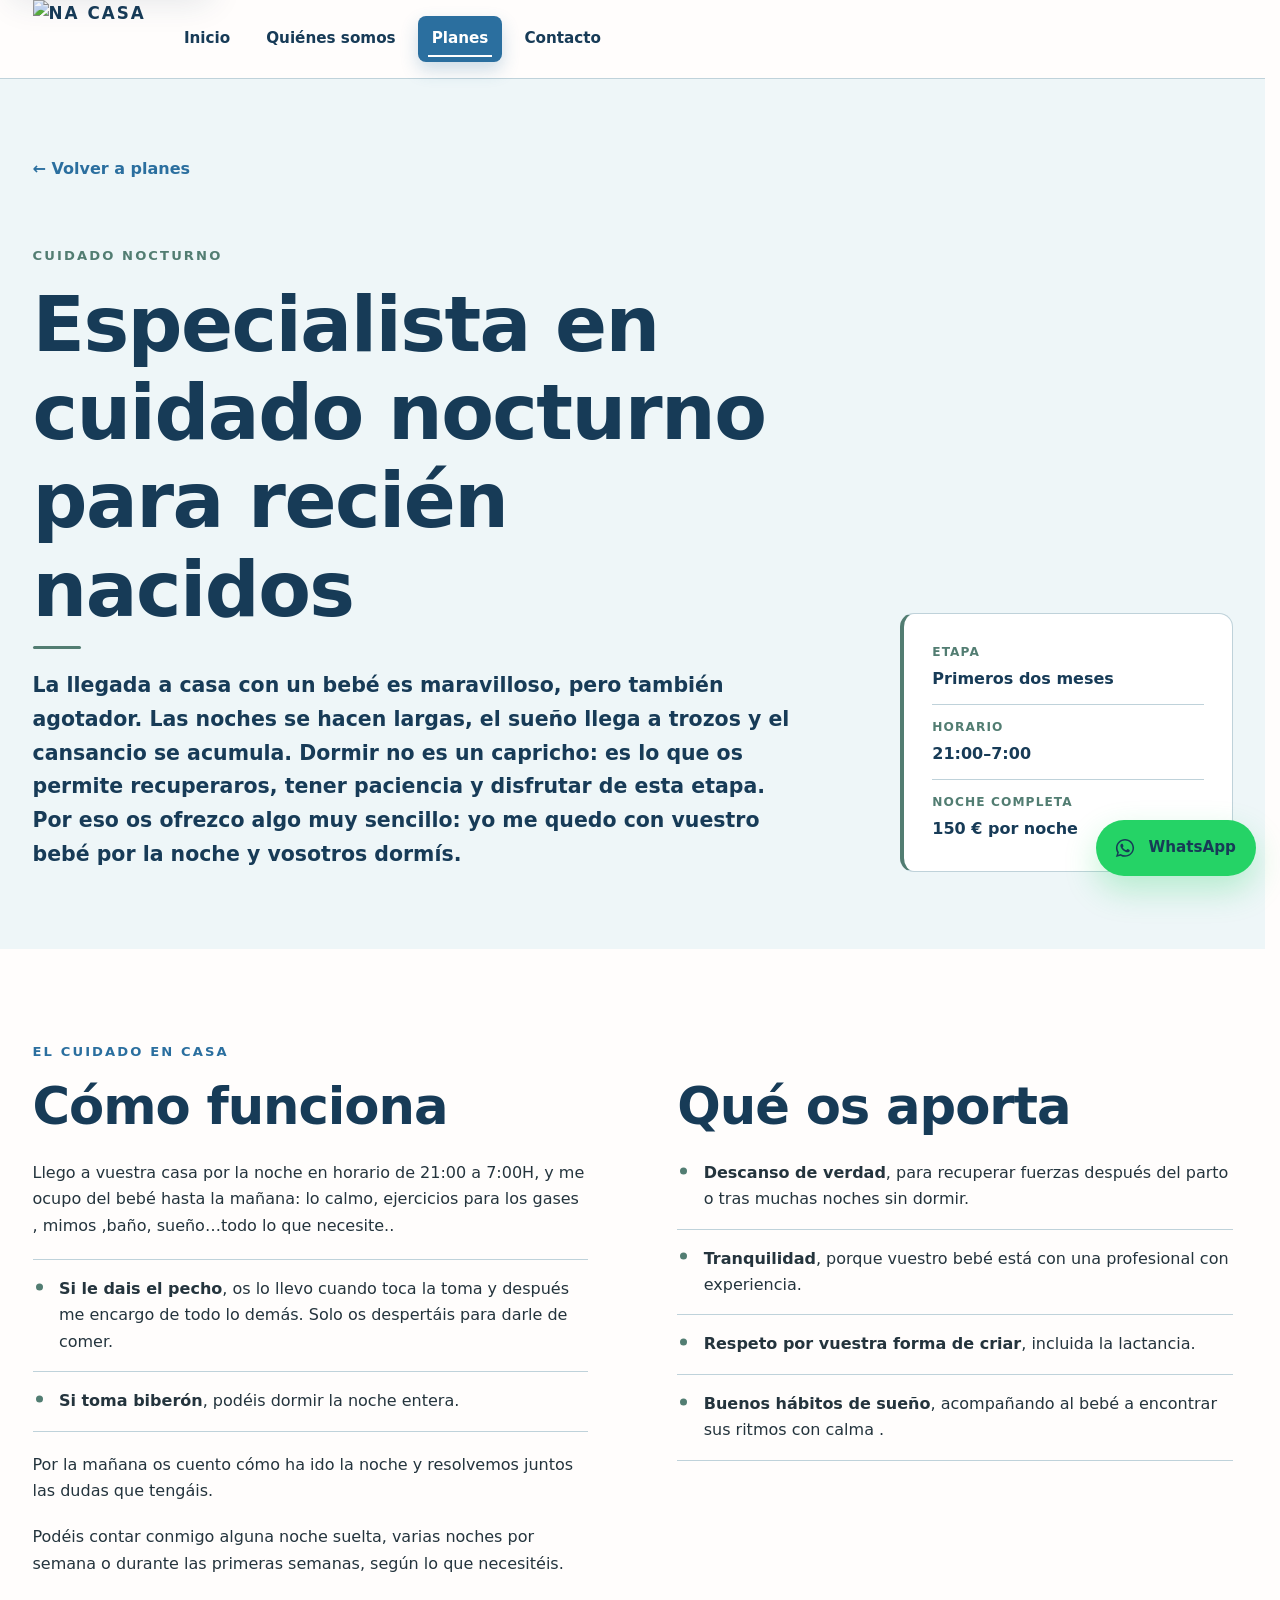
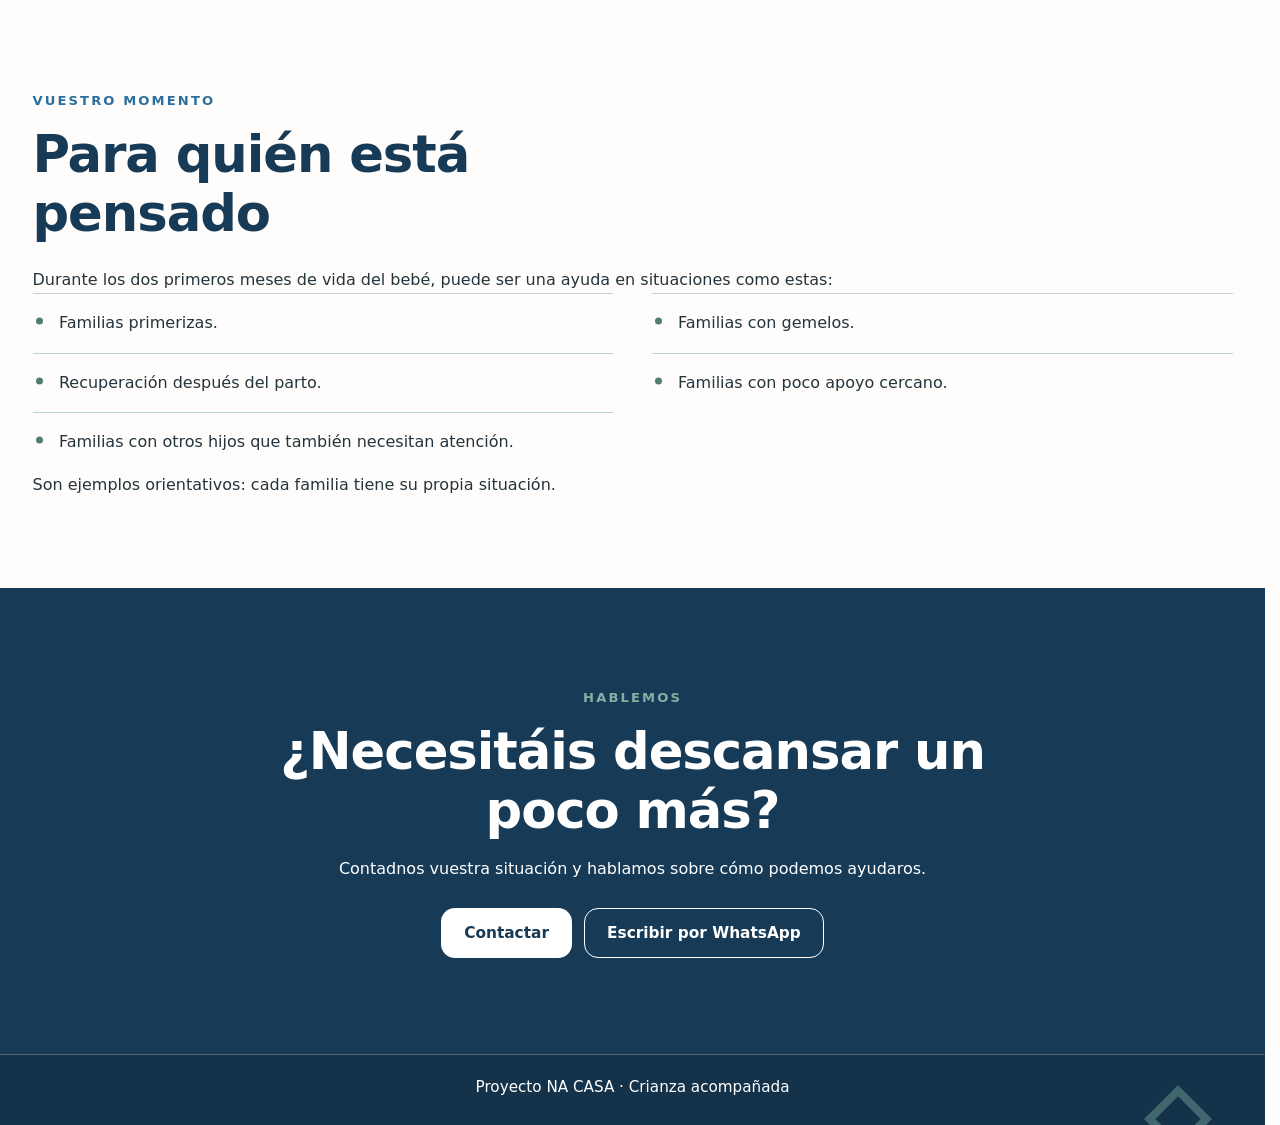
==== commit 2de1eb21: "CHANGES" ====
--- a/asistente-nocturna.html
+++ b/asistente-nocturna.html
@@ -1,27 +1,32 @@
 <!DOCTYPE html>
 <html lang="es">
+
 <head>
   <meta charset="UTF-8" />
   <meta name="viewport" content="width=device-width, initial-scale=1.0" />
-  <title>Asistente nocturna para bebés | NA CASA</title>
-  <meta name="description" content="Cuidado nocturno de bebés de 0 a 2 meses en vuestro hogar, de 21:00 a 7:00. Una profesional cuida del bebé por 150 € por noche completa." />
+  <title>Especialista en cuidado nocturno para recién nacidos | NA CASA</title>
+  <meta name="description"
+    content="Cuidado nocturno de bebés de 0 a 2 meses en vuestro hogar, de 21:00 a 7:00. Una profesional cuida del bebé por 150 € por noche completa." />
   <link rel="canonical" href="https://www.somosnacasa.es/asistente-nocturna.html" />
   <meta property="og:type" content="website" />
   <meta property="og:site_name" content="NA CASA" />
-  <meta property="og:title" content="Asistente nocturna para bebés | NA CASA" />
-  <meta property="og:description" content="Cuidado nocturno de bebés de 0 a 2 meses en vuestro hogar, de 21:00 a 7:00. Una profesional cuida del bebé por 150 € por noche completa." />
+  <meta property="og:title" content="Especialista en cuidado nocturno para recién nacidos | NA CASA" />
+  <meta property="og:description"
+    content="Cuidado nocturno de bebés de 0 a 2 meses en vuestro hogar, de 21:00 a 7:00. Una profesional cuida del bebé por 150 € por noche completa." />
   <meta property="og:url" content="https://www.somosnacasa.es/asistente-nocturna.html" />
   <meta property="og:image" content="https://www.somosnacasa.es/img/hero.jpg" />
   <meta property="og:image:alt" content="Bebé tumbado en el suelo de su hogar" />
   <link rel="stylesheet" href="css/styles.css" />
   <link rel="icon" type="image/png" href="img/NA CASA LOGO_LOGO POSITIVO.png" />
 </head>
+
 <body class="plan-detail-page plan-detail-page--night">
   <a class="skip-link" href="#contenido-principal">Saltar al contenido</a>
 
   <header class="site-header">
     <div class="container header-content">
-      <a href="index.html" class="logo"><img src="img/NA CASA LOGO_LOGO POSITIVO.png" alt="NA CASA" class="logo-img"></a>
+      <a href="index.html" class="logo"><img src="img/NA CASA LOGO_LOGO POSITIVO.png" alt="NA CASA"
+          class="logo-img"></a>
       <nav class="main-nav" aria-label="Navegación principal">
         <a href="index.html">Inicio</a>
         <a href="quienes-somos.html">Quiénes somos</a>
@@ -38,29 +43,56 @@
         <div class="plan-detail-hero__layout">
           <div>
             <p class="section-label">CUIDADO NOCTURNO</p>
-            <h1 id="titulo-plan">Asistente nocturna para bebés</h1>
-            <p class="plan-detail-hero__lead">Los primeros meses con un bebé pueden ser tan especiales como agotadores. Este servicio permite que una profesional se ocupe de su cuidado durante la noche mientras vosotros descansáis.</p>
+            <h1 id="titulo-plan">Especialista en cuidado nocturno para recién nacidos</h1>
+            <p class="plan-detail-hero__lead">
+              La llegada a casa con un bebé es maravilloso, pero también agotador. Las noches se hacen largas, el sueño
+              llega a trozos y el cansancio se acumula. Dormir no es un capricho: es lo que os permite recuperaros,
+              tener paciencia y disfrutar de esta etapa.
+              Por eso os ofrezco algo muy sencillo: yo me quedo con vuestro bebé por la noche y vosotros dormís.
+            </p>
           </div>
           <dl class="plan-detail-summary plan-detail-summary--care">
-            <div><dt>Etapa</dt><dd>Primeros dos meses</dd></div>
-            <div><dt>Horario</dt><dd>21:00–7:00</dd></div>
-            <div><dt>Noche completa</dt><dd>150 € por noche</dd></div>
+            <div>
+              <dt>Etapa</dt>
+              <dd>Primeros dos meses</dd>
+            </div>
+            <div>
+              <dt>Horario</dt>
+              <dd>21:00–7:00</dd>
+            </div>
+            <div>
+              <dt>Noche completa</dt>
+              <dd>150 € por noche</dd>
+            </div>
           </dl>
         </div>
       </div>
     </section>
 
     <section class="section plan-detail-content-section" aria-label="Sobre el servicio de cuidado nocturno">
-      <div class="container plan-detail-content">
-        <div class="plan-detail-block">
-          <p class="section-label">EL CUIDADO EN CASA</p>
-          <h2>Cómo funciona</h2>
-          <p>La profesional acude a vuestro domicilio de 21:00 a 7:00 y se ocupa directamente del cuidado del bebé hasta la mañana. Puede calmarlo, cambiarlo y atender sus necesidades de descanso y alimentación, respetando vuestras preferencias.</p>
-          <p>Si dais el pecho, acerca el bebé a la madre para las tomas y después continúa con los cuidados. Si se alimenta con biberón, puede ocuparse también de las tomas nocturnas.</p>
-          <p>Por la mañana, os cuenta cómo ha transcurrido la noche. Podéis solicitar el servicio para una noche puntual, varias noches por semana o durante las primeras semanas.</p>
-          <p>A diferencia de los planes Bienvenida Nocturno y Creciendo Nocturno, centrados en acompañaros y orientaros, aquí la profesional se encarga del cuidado del bebé durante la noche.</p>
-        </div>
-        <div class="plan-detail-block">
+      <div class="container">
+        <p class="section-label">EL CUIDADO EN CASA</p>
+        <div class="plan-detail-content plan-detail-content--care">
+        <section class="plan-detail-block plan-detail-block--care-flow" aria-labelledby="titulo-como-funciona">
+          <h2 id="titulo-como-funciona">Cómo funciona</h2>
+          <p>Llego a vuestra casa por la noche en horario de 21:00 a 7:00H, y me ocupo del bebé hasta la mañana: lo calmo, ejercicios para los gases , mimos ,baño, sueño…todo lo que necesite..</p>
+          <ul class="plan-detail-list plan-detail-list--objectives">
+            <li><strong>Si le dais el pecho</strong>, os lo llevo cuando toca la toma y después me encargo de todo lo demás. Solo os despertáis para darle de comer.</li>
+            <li><strong>Si toma biberón</strong>, podéis dormir la noche entera.</li>
+          </ul>
+          <p>Por la mañana os cuento cómo ha ido la noche y resolvemos juntos las dudas que tengáis.</p>
+          <p>Podéis contar conmigo alguna noche suelta, varias noches por semana o durante las primeras semanas, según lo que necesitéis.</p>
+        </section>
+        <section class="plan-detail-block" aria-labelledby="titulo-que-os-aporta">
+          <h2 id="titulo-que-os-aporta">Qué os aporta</h2>
+          <ul class="plan-detail-list plan-detail-list--objectives">
+            <li><strong>Descanso de verdad</strong>, para recuperar fuerzas después del parto o tras muchas noches sin dormir.</li>
+            <li><strong>Tranquilidad</strong>, porque vuestro bebé está con una profesional con experiencia.</li>
+            <li><strong>Respeto por vuestra forma de criar</strong>, incluida la lactancia.</li>
+            <li><strong>Buenos hábitos de sueño</strong>, acompañando al bebé a encontrar sus ritmos con calma .</li>
+          </ul>
+        </section>
+        <div class="plan-detail-block plan-detail-block--care-audience">
           <p class="section-label">VUESTRO MOMENTO</p>
           <h2>Para quién está pensado</h2>
           <p>Durante los dos primeros meses de vida del bebé, puede ser una ayuda en situaciones como estas:</p>
@@ -73,6 +105,7 @@
           </ul>
           <p>Son ejemplos orientativos: cada familia tiene su propia situación.</p>
         </div>
+        </div>
       </div>
     </section>
 
@@ -83,18 +116,29 @@
         <p>Contadnos vuestra situación y hablamos sobre cómo podemos ayudaros.</p>
         <div class="home-actions">
           <a href="contacto.html" class="button button--light">Contactar</a>
-          <a href="https://wa.me/34686826958?text=Hola%2C%20he%20visto%20la%20web%20de%20NA%20CASA%20y%20me%20gustar%C3%ADa%20recibir%20m%C3%A1s%20informaci%C3%B3n." class="button button--outline-light" target="_blank" rel="noopener noreferrer">Escribir por WhatsApp</a>
+          <a href="https://wa.me/34686826958?text=Hola%2C%20he%20visto%20la%20web%20de%20NA%20CASA%20y%20me%20gustar%C3%ADa%20recibir%20m%C3%A1s%20informaci%C3%B3n."
+            class="button button--outline-light" target="_blank" rel="noopener noreferrer">Escribir por WhatsApp</a>
         </div>
       </div>
     </section>
   </main>
 
-  <footer class="site-footer"><div class="container"><p>Proyecto NA CASA · Crianza acompañada</p></div></footer>
+  <footer class="site-footer">
+    <div class="container">
+      <p>Proyecto NA CASA · Crianza acompañada</p>
+    </div>
+  </footer>
 
-  <a class="whatsapp-float" href="https://wa.me/34686826958?text=Hola%2C%20he%20visto%20la%20web%20de%20NA%20CASA%20y%20me%20gustar%C3%ADa%20recibir%20m%C3%A1s%20informaci%C3%B3n." target="_blank" rel="noopener noreferrer" aria-label="Contactar por WhatsApp">
-    <svg class="whatsapp-icon" viewBox="0 0 32 32" aria-hidden="true" focusable="false"><path d="M16.02 4.8c-6.15 0-11.15 4.97-11.15 11.08 0 2.1.6 4.15 1.73 5.92l-1.84 5.43 5.67-1.79a11.23 11.23 0 0 0 5.59 1.48c6.15 0 11.15-4.97 11.15-11.08S22.17 4.8 16.02 4.8Zm0 20.22c-1.73 0-3.42-.49-4.88-1.42l-.35-.22-3.27 1.03 1.06-3.13-.24-.38a9.02 9.02 0 0 1-1.56-5.02c0-5.06 4.14-9.18 9.24-9.18s9.24 4.12 9.24 9.18-4.14 9.14-9.24 9.14Zm5.14-6.86c-.28-.14-1.66-.81-1.92-.9-.26-.1-.45-.14-.64.14-.19.28-.74.9-.9 1.08-.17.19-.33.21-.61.07-.28-.14-1.18-.43-2.25-1.38-.83-.74-1.39-1.65-1.55-1.93-.16-.28-.02-.43.12-.57.13-.12.28-.33.42-.49.14-.16.19-.28.28-.47.09-.19.05-.35-.02-.49-.07-.14-.64-1.54-.88-2.1-.23-.56-.47-.48-.64-.49h-.55c-.19 0-.49.07-.75.35-.26.28-.99.96-.99 2.34s1.02 2.72 1.16 2.91c.14.19 2.01 3.05 4.87 4.27.68.29 1.21.47 1.63.6.68.22 1.3.19 1.79.12.55-.08 1.66-.67 1.89-1.31.23-.65.23-1.2.16-1.31-.07-.12-.26-.19-.54-.33Z" /></svg>
+  <a class="whatsapp-float"
+    href="https://wa.me/34686826958?text=Hola%2C%20he%20visto%20la%20web%20de%20NA%20CASA%20y%20me%20gustar%C3%ADa%20recibir%20m%C3%A1s%20informaci%C3%B3n."
+    target="_blank" rel="noopener noreferrer" aria-label="Contactar por WhatsApp">
+    <svg class="whatsapp-icon" viewBox="0 0 32 32" aria-hidden="true" focusable="false">
+      <path
+        d="M16.02 4.8c-6.15 0-11.15 4.97-11.15 11.08 0 2.1.6 4.15 1.73 5.92l-1.84 5.43 5.67-1.79a11.23 11.23 0 0 0 5.59 1.48c6.15 0 11.15-4.97 11.15-11.08S22.17 4.8 16.02 4.8Zm0 20.22c-1.73 0-3.42-.49-4.88-1.42l-.35-.22-3.27 1.03 1.06-3.13-.24-.38a9.02 9.02 0 0 1-1.56-5.02c0-5.06 4.14-9.18 9.24-9.18s9.24 4.12 9.24 9.18-4.14 9.14-9.24 9.14Zm5.14-6.86c-.28-.14-1.66-.81-1.92-.9-.26-.1-.45-.14-.64.14-.19.28-.74.9-.9 1.08-.17.19-.33.21-.61.07-.28-.14-1.18-.43-2.25-1.38-.83-.74-1.39-1.65-1.55-1.93-.16-.28-.02-.43.12-.57.13-.12.28-.33.42-.49.14-.16.19-.28.28-.47.09-.19.05-.35-.02-.49-.07-.14-.64-1.54-.88-2.1-.23-.56-.47-.48-.64-.49h-.55c-.19 0-.49.07-.75.35-.26.28-.99.96-.99 2.34s1.02 2.72 1.16 2.91c.14.19 2.01 3.05 4.87 4.27.68.29 1.21.47 1.63.6.68.22 1.3.19 1.79.12.55-.08 1.66-.67 1.89-1.31.23-.65.23-1.2.16-1.31-.07-.12-.26-.19-.54-.33Z" />
+    </svg>
     <span class="whatsapp-text">WhatsApp</span>
   </a>
   <script src="js/main.js"></script>
 </body>
-</html>
+
+</html>
--- a/css/styles.css
+++ b/css/styles.css
@@ -2733,31 +2733,6 @@
   font-size: clamp(1.25rem, 3vw, 2rem);
 }
 
-.plans-catalog-heading__consultation {
-  display: flex;
-  flex-wrap: wrap;
-  align-items: center;
-  justify-content: space-between;
-  gap: 0.5rem 1.5rem;
-  margin-top: 1rem;
-  padding: 0.875rem var(--space-card);
-  border: 1px solid var(--color-border);
-  border-radius: var(--radius-small);
-  background: var(--color-surface);
-  color: var(--color-text);
-  font-size: 1rem;
-}
-
-.plans-catalog-heading__consultation-details {
-  display: flex;
-  flex-wrap: wrap;
-  gap: 0.5rem 1.5rem;
-}
-
-.plans-catalog-heading__consultation-details span {
-  white-space: nowrap;
-}
-
 .plans-catalog-heading > p:last-child {
   max-width: 62ch;
 }
@@ -2916,29 +2891,29 @@
   margin-top: 1.35rem;
 }
 
-.night-care-banner {
+.additional-services__heading {
+  margin-bottom: clamp(1.5rem, 3vw, 2.5rem);
+  padding-bottom: var(--space-card);
+  border-bottom: 1px solid var(--color-border);
+}
+
+.additional-services__heading p {
+  max-width: 62ch;
+}
+
+.additional-services__copy {
   display: grid;
-  grid-template-columns: minmax(0, 1fr) minmax(250px, 0.45fr);
-  gap: var(--gap-layout);
-  align-items: center;
-  padding: clamp(1.25rem, 3vw, 2.5rem);
-  border: 1px solid var(--color-border);
-  border-left: 4px solid var(--color-sage);
-  border-radius: var(--radius-large);
-  background: var(--color-card-wellbeing);
-}
-
-.night-care-banner h2 { font-size: clamp(1.75rem, 3vw, 2.6rem); }
-.night-care-banner__details { min-width: 0; }
-.night-care-banner__price {
-  margin-bottom: 0;
-  color: var(--color-text-heading);
-  font-size: clamp(1.5rem, 3vw, 2rem);
-  font-weight: 800;
-}
-
-@media (max-width: 820px) {
-  .night-care-banner { grid-template-columns: 1fr; }
+  gap: 1rem;
+  margin-top: 0.75rem;
+}
+
+.additional-services .plan-card__pricing > .plan-card__age {
+  margin-top: 0;
+  font-size: 1rem;
+}
+
+.additional-services .plan-card__pricing > .additional-services__price {
+  font-size: clamp(1.35rem, 3vw, 1.8rem);
 }
 
 .plan-detail-hero {
@@ -3122,6 +3097,56 @@
   transform: translateY(-50%);
 }
 
+/* Ajustes de lectura exclusivos del servicio de cuidado nocturno. */
+.plan-detail-content--care > section.plan-detail-block {
+  padding-top: 0;
+}
+
+.plan-detail-content--care > section.plan-detail-block > h2 {
+  margin: 0 0 1.5rem;
+  font-size: clamp(2rem, 4vw, 3.2rem);
+  line-height: 1.15;
+}
+
+.plan-detail-content--care > section.plan-detail-block > h2 + p,
+.plan-detail-content--care > section.plan-detail-block > h2 + ul {
+  margin-top: 0;
+}
+
+.plan-detail-content--care > section.plan-detail-block > h2 + ul > li:first-child {
+  padding-top: 0;
+  border-top: 0;
+}
+
+.plan-detail-content--care > section.plan-detail-block > h2 + ul > li:first-child::before {
+  top: 0.68rem;
+}
+
+
+.plan-detail-content--care .plan-detail-block--care-audience {
+  grid-column: 1 / -1;
+}
+
+.plan-detail-content--care .plan-detail-block--care-flow > p:not(.section-label) {
+  margin-bottom: 1.25rem;
+}
+
+.plan-detail-content--care .plan-detail-block--care-flow > .plan-detail-list {
+  margin-block: 1.25rem;
+}
+
+@media (min-width: 821px) {
+  .plan-detail-content--care .plan-detail-block--care-audience .plan-detail-list {
+    display: grid;
+    grid-template-columns: repeat(2, minmax(0, 1fr));
+    column-gap: var(--gap-layout);
+  }
+
+  .plan-detail-content--care .plan-detail-block--care-audience .plan-detail-list li:last-child {
+    border-bottom: 0;
+  }
+}
+
 .plan-detail-pricing-section {
   padding-block: clamp(3rem, 6vw, 4.75rem);
 }
